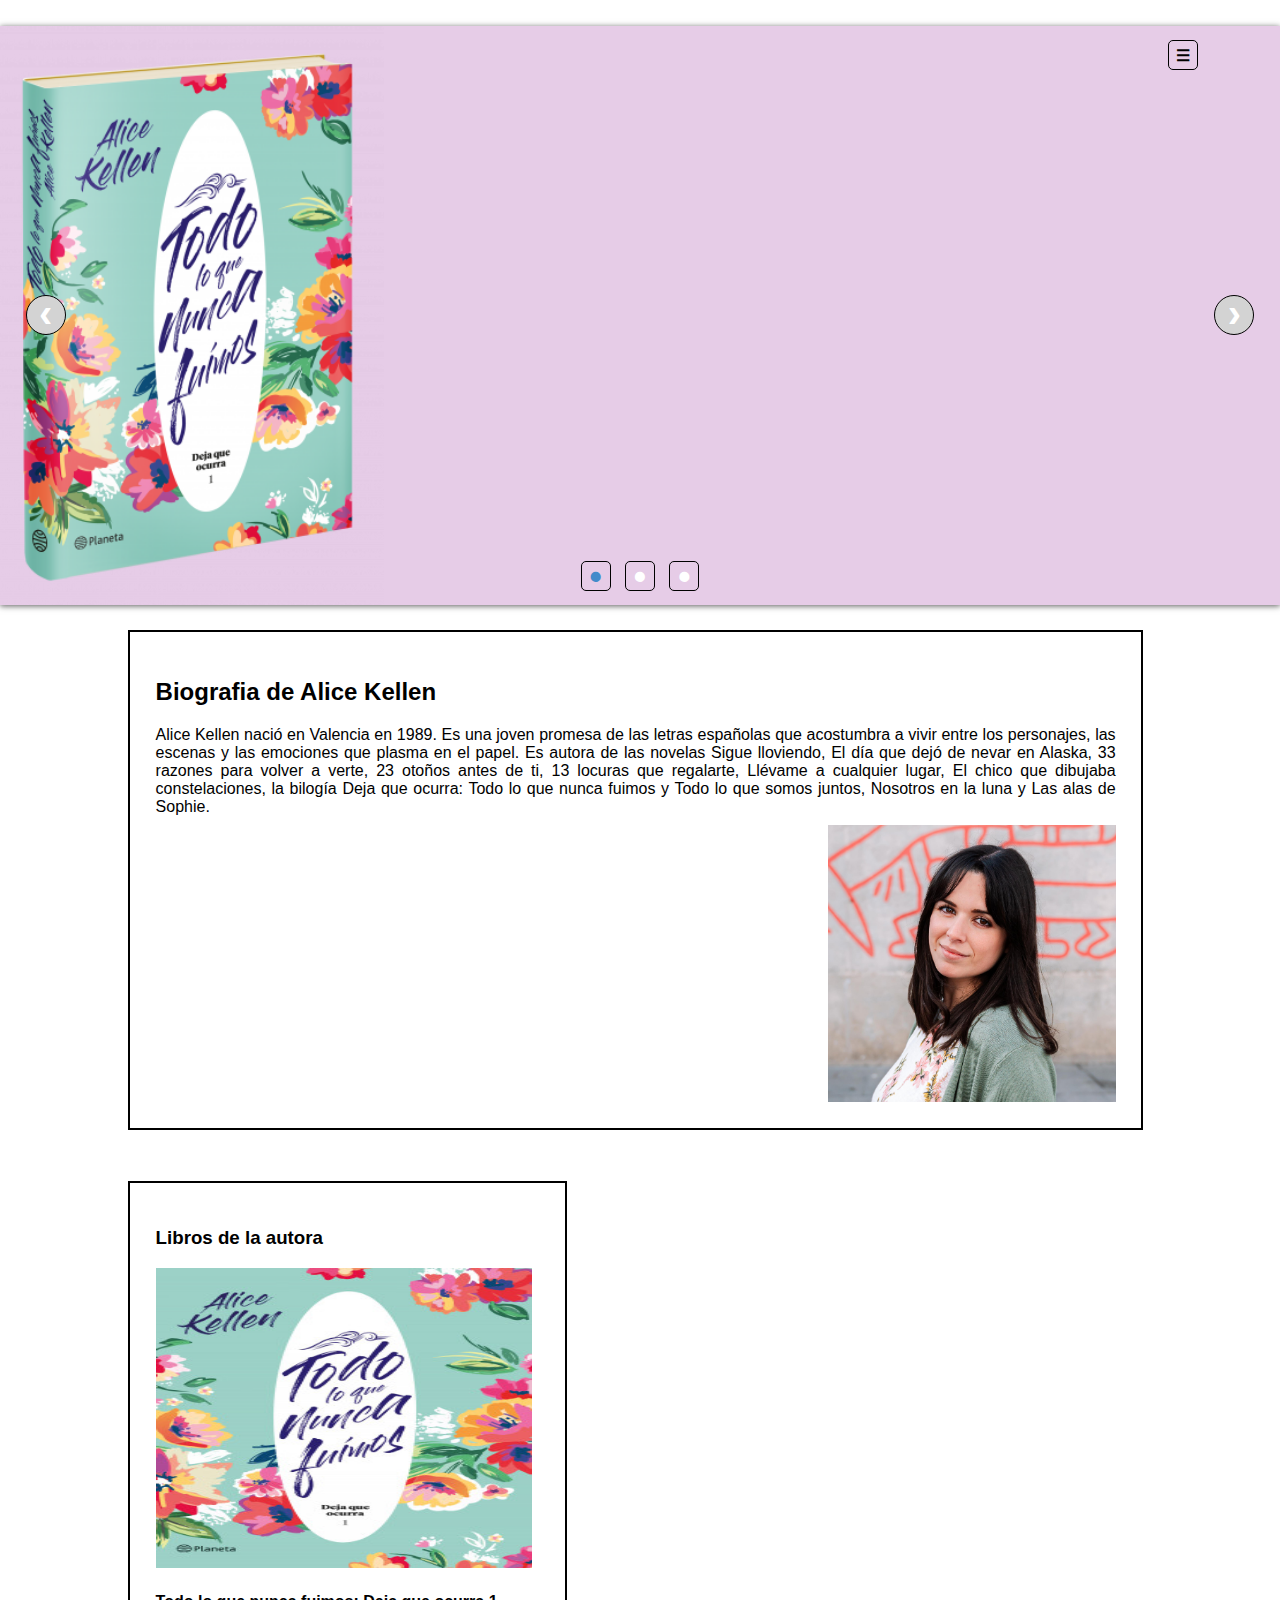
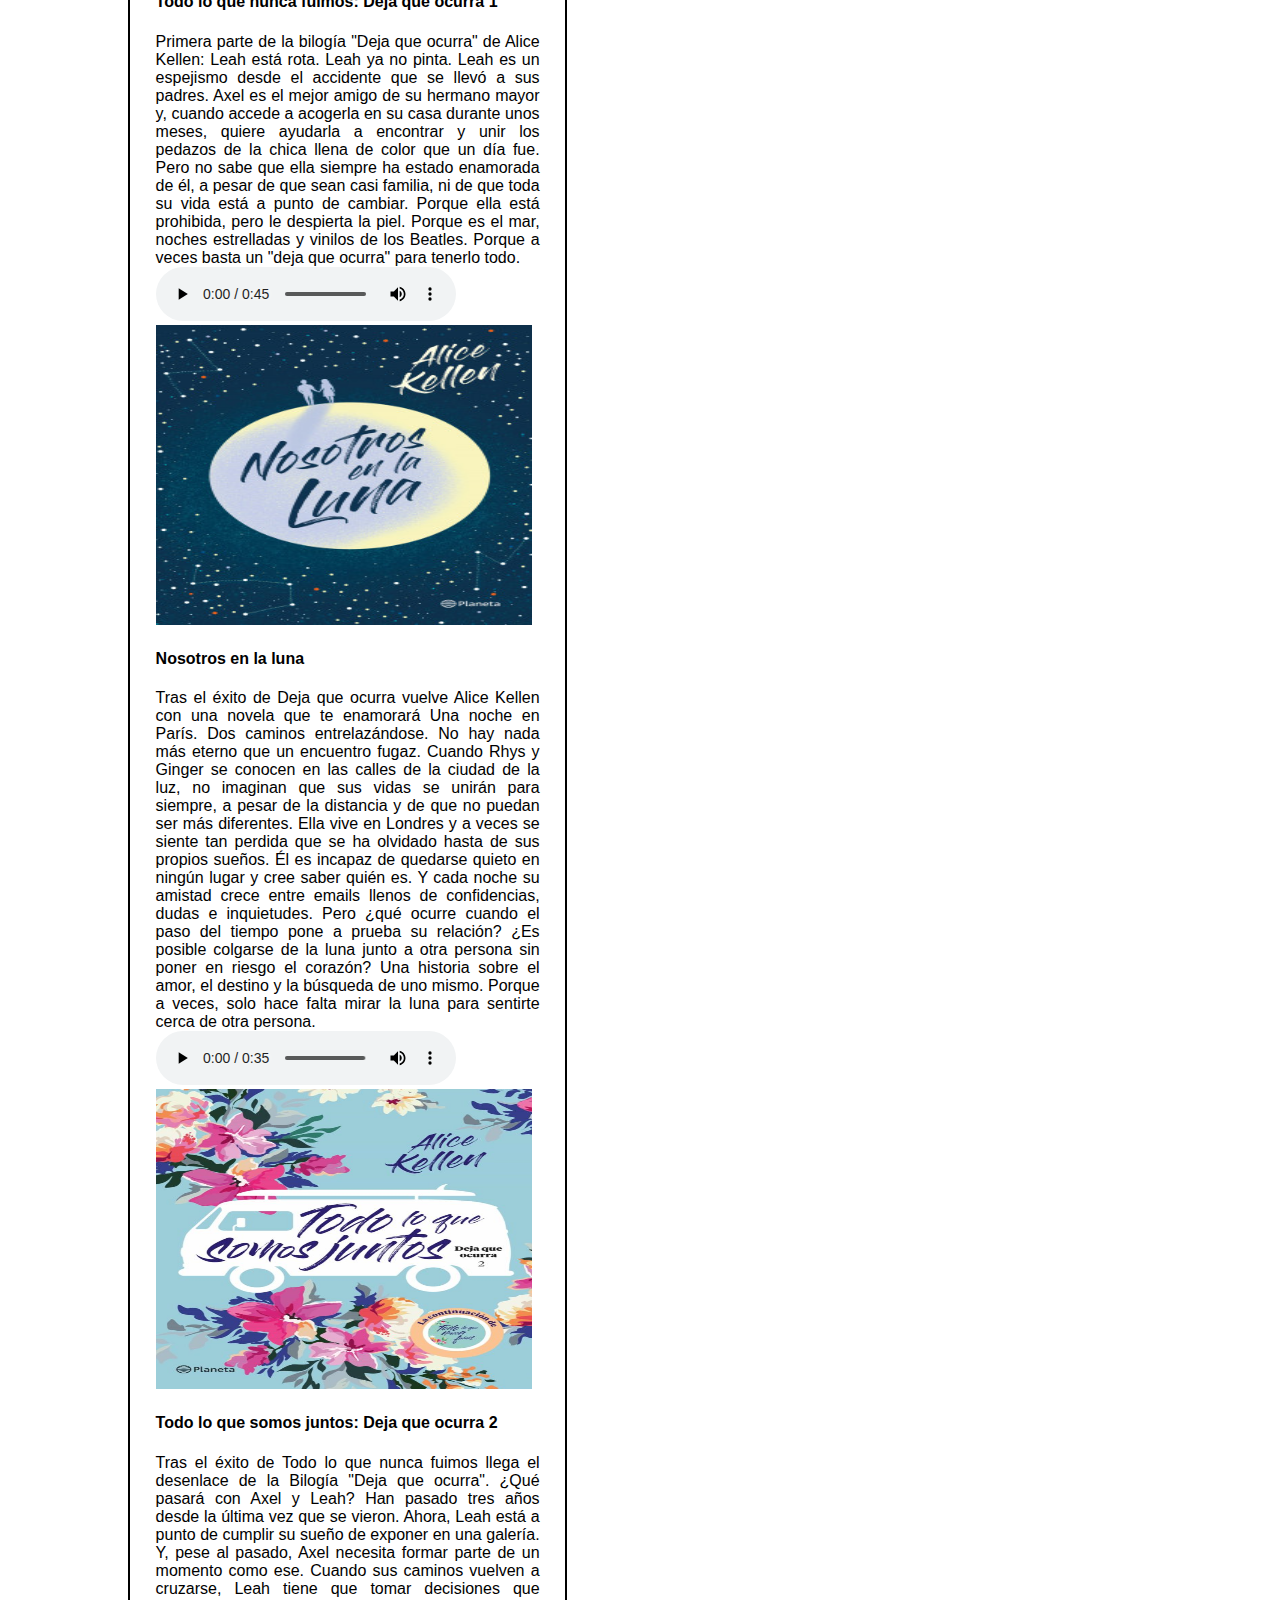
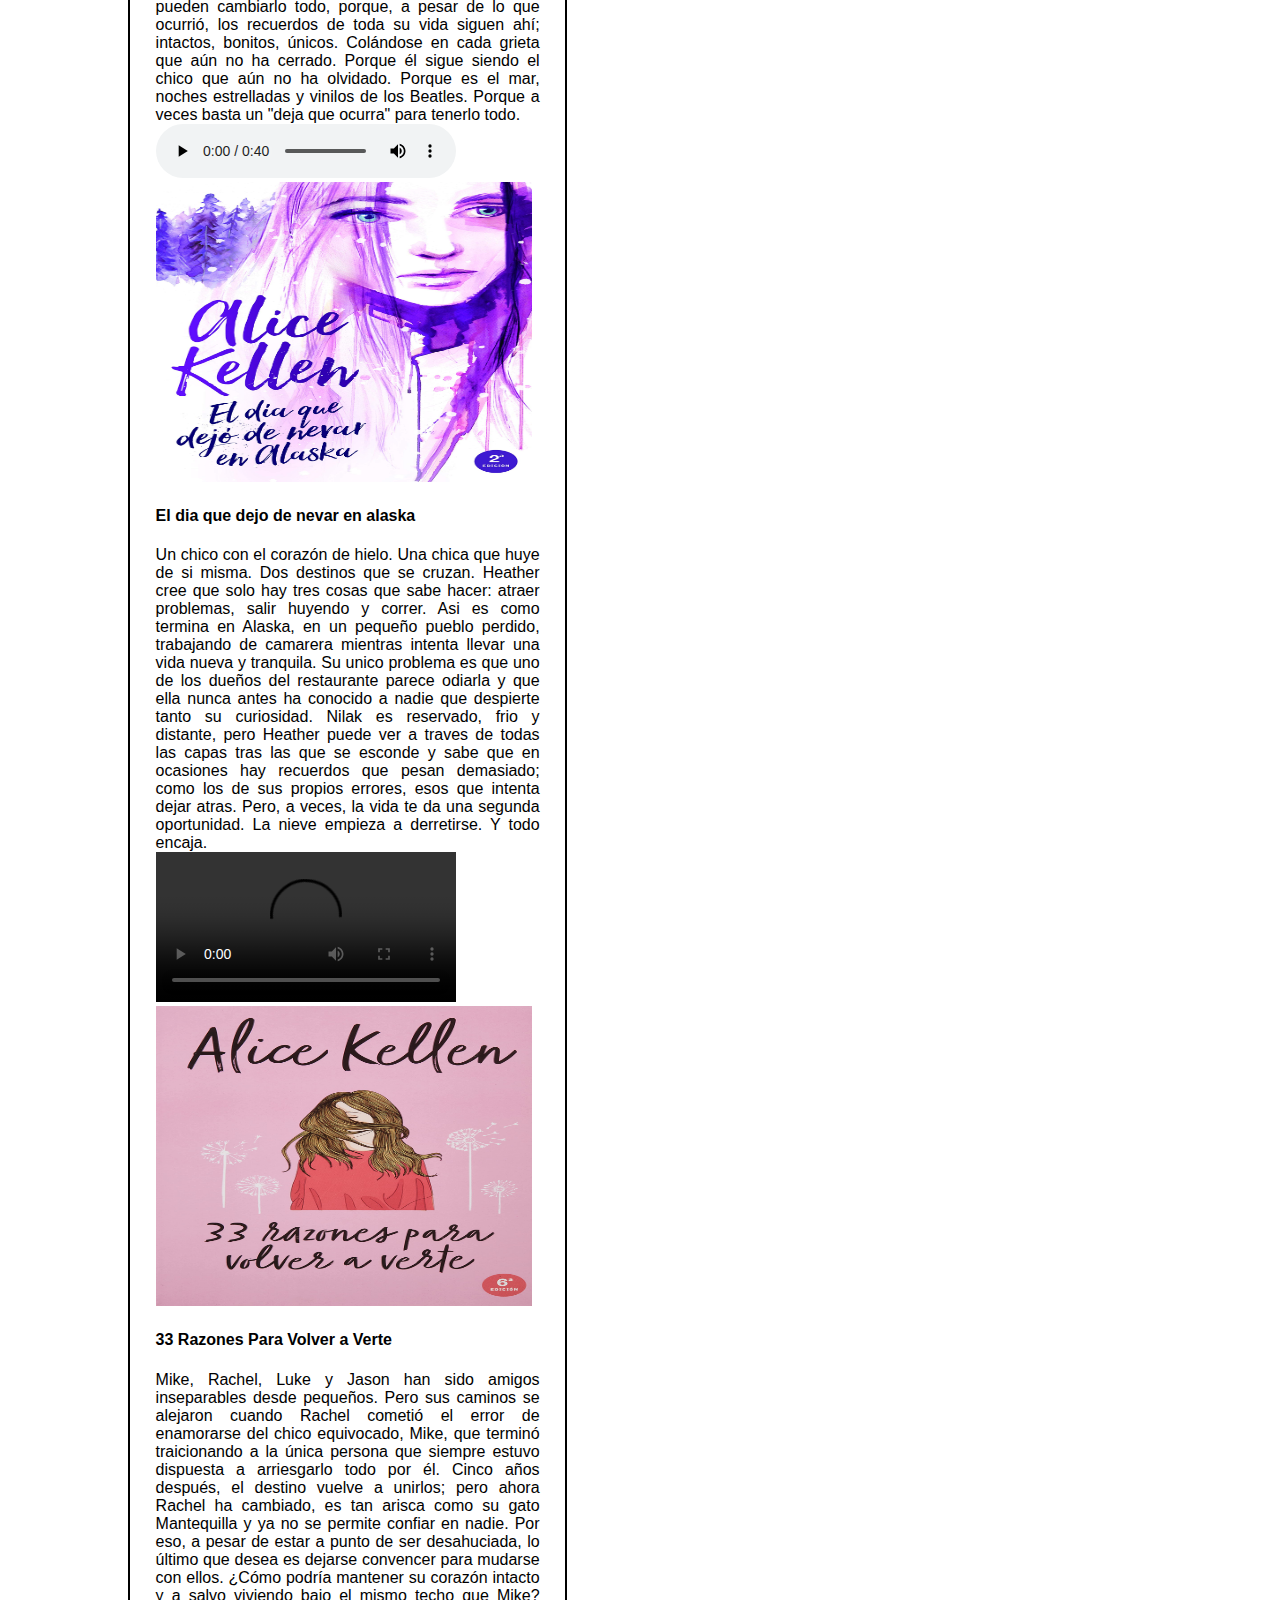
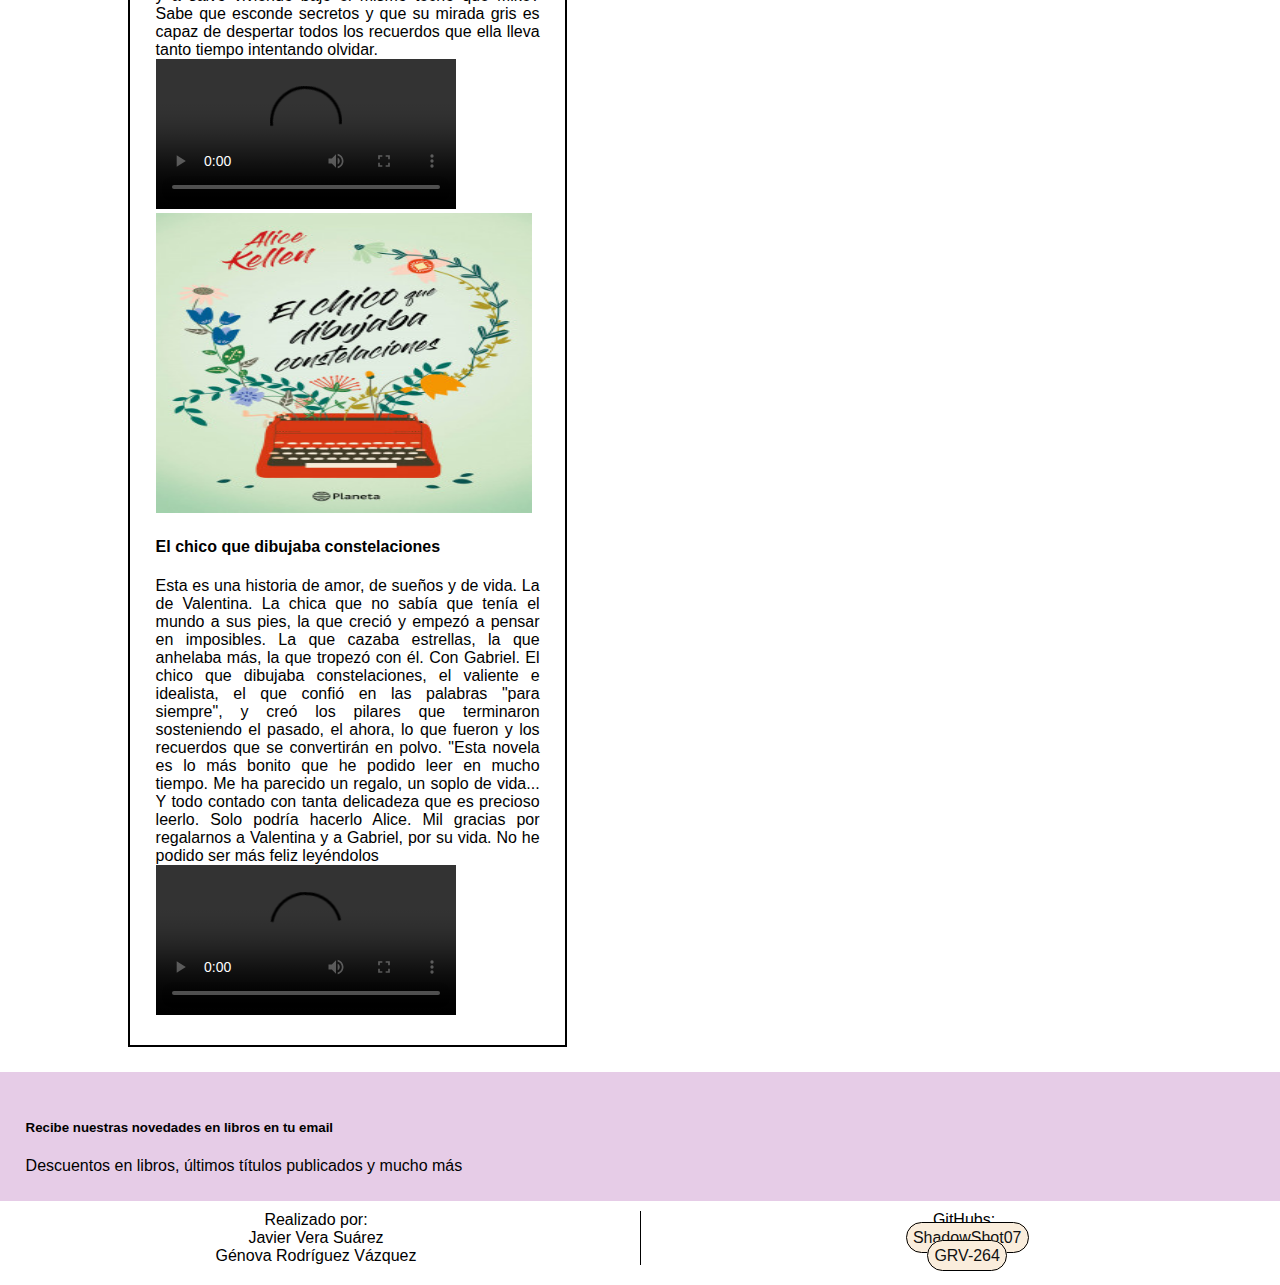
==== page1.html @ ebaac6d7 "div autor" ====
<!DOCTYPE html>
<html lang="es">

<head>
    <meta charset="UTF-8">
    <!---------------------------- 
        Link al css o a los css 
    ----------------------------->
    <link rel="stylesheet" href="styles/style.css">

    <!--------------- 
        Canvas 
    ----------------->

    <title>Alice Kellen</title>
</head>

<body>

    <!-------------------------------------- 
        div que coge todo el contenido 
    --------------------------------------->
    <div class="container">
        <header>
            <!-------------------------------
                div que contiene el navbar
             ------------------------------->
            <div class="navbar">
                <nav>
                    <input type="checkbox" id="menu">
                    <label for="menu"> ☰ </label>
                    <ul>
                        <li>
                            <a href="index.html">Inicio</a>
                        </li>
                        <li>
                            <a href="page1.html">Alice</a>
                        </li>
                        <li>
                            <a href="page2.html">John</a>
                        </li>
                        <li>
                            <a href="page3.html">Anna</a>
                        </li>
                        <li>
                            <a href="page4.html">Tolkien</a>
                        </li>
                    </ul>
                </nav>
            </div>
        </header>
        <!----------------------------------------
            Empieza el contenido de la página
         ---------------------------------------->
        <div class="body-page">
            <div class="carousel">
                <div class="carousel-inner">
                    <input class="carousel-open" type="radio" id="carousel-1" name="carousel" aria-hidden="true"
                        hidden="" checked="checked">
                    <div class="carousel-item">
                        <img src="img/aliceKellenLibro2.png" height="30%" width="30%">
                    </div>
                    <input class="carousel-open" type="radio" id="carousel-2" name="carousel" aria-hidden="true"
                        hidden="">
                    <div class="carousel-item">
                        <img src="img/aliceKellenLibro5.jpg" height="30%" width="30%">
                    </div>
                    <input class="carousel-open" type="radio" id="carousel-3" name="carousel" aria-hidden="true"
                        hidden="">
                    <div class="carousel-item">
                        <img src="img/aliceKellenLibro7.jpg" height="30%" width="30%">
                    </div>
                    <label for="carousel-3" class="carousel-control prev control-1">‹</label>
                    <label for="carousel-2" class="carousel-control next control-1">›</label>
                    <label for="carousel-1" class="carousel-control prev control-2">‹</label>
                    <label for="carousel-3" class="carousel-control next control-2">›</label>
                    <label for="carousel-2" class="carousel-control prev control-3">‹</label>
                    <label for="carousel-1" class="carousel-control next control-3">›</label>
                    <ol class="carousel-indicators">
                        <li>
                            <label for="carousel-1" class="carousel-bullet">•</label>
                        </li>
                        <li>
                            <label for="carousel-2" class="carousel-bullet">•</label>
                        </li>
                        <li>
                            <label for="carousel-3" class="carousel-bullet">•</label>
                        </li>
                    </ol>
                </div>
            </div>
            <!---------------------------
                Secciones de la página
             --------------------------->
            <section class="sect1">
                <div class="autor-bio">
                    <h2>Biografia de Alice Kellen</h2>
                    <div>
                        Alice Kellen nació en Valencia en 1989. Es una joven promesa de las letras españolas que
                        acostumbra
                        a vivir entre los personajes,
                        las escenas y las emociones que plasma en el papel. Es autora de las novelas Sigue lloviendo, El
                        día
                        que dejó de nevar en Alaska,
                        33 razones para volver a verte, 23 otoños antes de ti, 13 locuras que regalarte, Llévame a
                        cualquier
                        lugar, El chico que dibujaba constelaciones,
                        la bilogía Deja que ocurra: Todo lo que nunca fuimos y Todo lo que somos juntos, Nosotros en la
                        luna
                        y Las alas de Sophie.
                    </div>
                    <div class="imagen-autor">
                        <img src="img/aliceKellen1.jpg" width="300" height="300">
                    </div>
                </div>
            </section>

            <section class="sect2">
                <h3>Libros de la autora</h3>
                <div>
                    <div class="div-cadauno">
                        <div class="imagen-libro">
                            <img src="img/aliceKellenLibro1.jpg" width="300" height="300">
                        </div>
                        <div class="div-libro">
                            <h4>Todo lo que nunca fuimos: Deja que ocurra 1</h4>
                            <div>
                                Primera parte de la bilogía "Deja que ocurra" de Alice Kellen: Leah está rota. Leah ya
                                no
                                pinta. Leah es un espejismo desde el accidente que se llevó a sus padres.
                                Axel es el mejor amigo de su hermano mayor y, cuando accede a acogerla en su casa
                                durante
                                unos meses, quiere ayudarla a encontrar y unir los pedazos de la
                                chica llena de color que un día fue. Pero no sabe que ella siempre ha estado enamorada
                                de
                                él, a pesar de que sean casi familia, ni de que toda su vida está a
                                punto de cambiar. Porque ella está prohibida, pero le despierta la piel. Porque es el
                                mar,
                                noches estrelladas y vinilos de los Beatles.
                                Porque a veces basta un "deja que ocurra" para tenerlo todo.
                            </div>
                            <div class="audio-libro">
                                <audio src="audio/audioTodoLoQueNuncaFuimos.mp3" controls></audio>
                            </div>
                        </div>
                    </div>
                    <div class="div-cadauno">
                        <div class="imagen-libro">
                            <img src="img/aliceKellenLibro4.jpg" width="300" height="300">
                        </div>
                        <div class="div-libro">
                            <h4>Nosotros en la luna</h4>
                            <div>
                                Tras el éxito de Deja que ocurra vuelve Alice Kellen con una novela que te enamorará Una
                                noche en París. Dos caminos entrelazándose.
                                No hay nada más eterno que un encuentro fugaz. Cuando Rhys y Ginger se conocen en las
                                calles
                                de la ciudad de la luz, no imaginan que sus vidas se
                                unirán para siempre, a pesar de la distancia y de que no puedan ser más diferentes. Ella
                                vive en Londres y a veces se siente tan perdida que se ha olvidado
                                hasta de sus propios sueños. Él es incapaz de quedarse quieto en ningún lugar y cree
                                saber
                                quién es. Y cada noche su amistad crece entre emails
                                llenos de confidencias, dudas e inquietudes. Pero ¿qué ocurre cuando el paso del tiempo
                                pone
                                a prueba su relación? ¿Es posible colgarse de la luna junto a
                                otra persona sin poner en riesgo el corazón? Una historia sobre el amor, el destino y la
                                búsqueda de uno mismo. Porque a veces, solo hace falta mirar la luna
                                para sentirte cerca de otra persona.
                            </div>
                            <div class="audio-libro">
                                <audio src="audio/audioNosotrosEnLaLuna.mp3" controls></audio>
                            </div>
                        </div>
                    </div>
                    <div class="div-cadauno">
                        <div class="imagen-libro">
                            <img src="img/aliceKellenLibro6.jpg" width="300" height="300">
                        </div>
                        <div class="div-libro">
                            <h4>Todo lo que somos juntos: Deja que ocurra 2</h4>
                            <div>
                                Tras el éxito de Todo lo que nunca fuimos llega el desenlace de la Bilogía "Deja que
                                ocurra". ¿Qué pasará con Axel y Leah?
                                Han pasado tres años desde la última vez que se vieron. Ahora, Leah está a punto de
                                cumplir
                                su sueño de exponer en una galería.
                                Y, pese al pasado, Axel necesita formar parte de un momento como ese. Cuando sus caminos
                                vuelven a cruzarse, Leah tiene que tomar decisiones
                                que pueden cambiarlo todo, porque, a pesar de lo que ocurrió, los recuerdos de toda su
                                vida
                                siguen ahí; intactos, bonitos, únicos.
                                Colándose en cada grieta que aún no ha cerrado. Porque él sigue siendo el chico que aún
                                no
                                ha olvidado. Porque es el mar, noches estrelladas y
                                vinilos de los Beatles. Porque a veces basta un "deja que ocurra" para tenerlo todo.
                            </div>
                            <div class="audio-libro">
                                <audio src="audio/audioTodoLoQueSomosJuntos.mp3" controls></audio>
                            </div>
                        </div>
                    </div>
                    <div class="div-cadauno">
                        <div class="imagen-libro">
                            <img src="img/aliceKellenLibro8.jpg" width="300" height="300">
                        </div>
                        <div class="div-libro">
                            <h4>El dia que dejo de nevar en alaska</h4>
                            <div>
                                Un chico con el corazón de hielo. Una chica que huye de si misma. Dos destinos que se
                                cruzan. Heather cree que solo hay tres cosas que sabe hacer:
                                atraer problemas, salir huyendo y correr. Asi es como termina en Alaska, en un pequeño
                                pueblo perdido, trabajando de camarera mientras intenta llevar
                                una vida nueva y tranquila. Su unico problema es que uno de los dueños del restaurante
                                parece odiarla y que ella nunca antes ha conocido a nadie que
                                despierte tanto su curiosidad. Nilak es reservado, frio y distante, pero Heather puede
                                ver a
                                traves de todas las capas tras las que se esconde y sabe que
                                en ocasiones hay recuerdos que pesan demasiado; como los de sus propios errores, esos
                                que
                                intenta dejar atras. Pero, a veces, la vida te da una segunda oportunidad.
                                La nieve empieza a derretirse. Y todo encaja.
                            </div>
                            <div class="div-video">
                                <video src="video/videoElDiaQueDejoDeNevarnAlaska.mp4" controls></video>
                            </div>
                        </div>
                    </div>
                    <div class="div-cadauno">
                        <div class="imagen-libro">
                            <img src="img/aliceKellenLibro10.jpg" width="300" height="300">
                        </div>
                        <div class="div-libro">
                            <h4>33 Razones Para Volver a Verte</h4>
                            <div>
                                Mike, Rachel, Luke y Jason han sido amigos inseparables desde pequeños. Pero sus caminos
                                se
                                alejaron cuando Rachel cometió el error de enamorarse
                                del chico equivocado, Mike, que terminó traicionando a la única persona que siempre
                                estuvo
                                dispuesta a arriesgarlo todo por él. Cinco años después,
                                el destino vuelve a unirlos; pero ahora Rachel ha cambiado, es tan arisca como su gato
                                Mantequilla y ya no se permite confiar en nadie.
                                Por eso, a pesar de estar a punto de ser desahuciada, lo último que desea es dejarse
                                convencer para mudarse con ellos. ¿Cómo podría mantener su corazón
                                intacto y a salvo viviendo bajo el mismo techo que Mike? Sabe que esconde secretos y que
                                su
                                mirada gris es capaz de despertar todos los recuerdos que ella
                                lleva tanto tiempo intentando olvidar.
                            </div>
                            <div class="div-video">
                                <video src="video/video33RazonesParaVolverAVerte.mp4" controls></video>
                            </div>
                        </div>
                    </div>
                    <div class="div-cadauno">
                        <div class="imagen-libro">
                            <img src="img/aliceKellenLibro12.jpg" width="300" height="300">
                        </div>
                        <div class="div-libro">
                            <h4>El chico que dibujaba constelaciones</h4>
                            <div>
                                Esta es una historia de amor, de sueños y de vida. La de Valentina. La chica que no
                                sabía
                                que tenía el mundo a sus pies, la que creció y empezó a pensar en imposibles.
                                La que cazaba estrellas, la que anhelaba más, la que tropezó con él. Con Gabriel. El
                                chico
                                que dibujaba constelaciones, el valiente e idealista, el que confió en las palabras
                                "para siempre", y creó los pilares que terminaron sosteniendo el pasado, el ahora, lo
                                que
                                fueron y los recuerdos que se convertirán en polvo.
                                "Esta novela es lo más bonito que he podido leer en mucho tiempo. Me ha parecido un
                                regalo,
                                un soplo de vida... Y todo contado con tanta delicadeza que es precioso leerlo.
                                Solo podría hacerlo Alice. Mil gracias por regalarnos a Valentina y a Gabriel, por su
                                vida.
                                No he podido ser más feliz leyéndolos
                            </div>
                            <div class="div-video">
                                <video src="video/videoElChicoQueDibujabaConstelaciones.mp4" controls></video>
                            </div>
                        </div>
                    </div>
                </div>
            </section>
            <!------------------------------------------------------------
            Termina el div con el contenido principal de la página
         ------------------------------------------------------------>
        </div>
        <!----------------------
            div para el footer
         ---------------------->
        <div>
            <div class="prefooter">
                <div class="text-information">
                    <div>
                        <h5>Recibe nuestras novedades en libros en tu email</h5>
                    </div>
                    <div>
                        Descuentos en libros, últimos títulos publicados y mucho más
                    </div>
                </div>
                <div>
                    <form>
                        <input type="email" name="email" id="email" placeholder="email">
                        <input type="button" value="Suscribirme">
                    </form>
                </div>
            </div>
            <footer>
                <div>
                    <div>
                        Realizado por:
                    </div>
                    <div>
                        Javier Vera Suárez
                    </div>
                    <div>
                        Génova Rodríguez Vázquez
                    </div>
                </div>
                <div>
                    <div>
                        GitHubs:
                    </div>
                    <div>
                        <a href="https://github.com/ShadowShot07">ShadowShot07</a>
                    </div>
                    <div>
                        <a href="https://github.com/GRV-264">GRV-264</a>
                    </div>
                </div>
            </footer>
        </div>
        <!------------------------------
        Cierre del div container
     ------------------------------>
    </div>
</body>

</html>
---- styles/style.css ----
/* ----------------------------------- Content ------------------------------------------------ */
*{
    font-family: Arial;
}

html, body {
    margin: 0px;
    padding: 0px;
}

/* Section Index */
section {
    float: left;
    width: 30%;
    height: 10%;
    margin: 2%;
    padding: 2%;
    border: black 2px solid;
    text-align: justify;
    margin-left: 10%;
}

section img{
    width: 98%;
}

section a{
    text-decoration: none;
    background-color: #faeddc;
    padding: 1%;
    border: 1px;
    border-color: black;
    border-style: solid;
    margin-left: 1%;
    color: #111;

    border-radius: 200px 200px 200px 200px;
    -moz-border-radius: 200px 200px 200px 200px;
    -webkit-border-radius: 200px 200px 200px 200px;
}

section a:hover{
    background-color: #596d94;
    color: white;
}

/* Section Page 1*/
.sect1{
    width: 75%;
    height: 40%;

    padding: 2%;

    border: black 2px solid;
    text-align: justify;
}

.sect1 div{
    margin-bottom: 1%;
}

.sect1 img{
    float: right;
    width: 30%;
    height: 30%;
}

/* Section Page 1.1 */
.sect2{
    width: 30%;
    height: 70%;
    margin: 2%;
    padding: 2%;
    border: black 2px solid;
    text-align: justify;
    margin-left: 10%;
}

.sect2 img{
    width: 98%;
}

article {
    padding-top: 2%;
    text-align: center;
    background-color: white;
}

.body-page{
    background-color: #E6CCE7;
}

pre p{
    position: relative;
    top: 100%;
    right: -50%;
}


/* ---------------------------------- Carrusel ------------------------------------------------ */
.carousel {
    position: relative;
    box-shadow: 0px 1px 6px rgba(0, 0, 0, 0.64);
    margin-top: 26px;
}

.carousel-inner {
    position: relative;
    overflow: hidden;
    width: 100%;
}

.carousel-open:checked + .carousel-item {
    position: static;
    opacity: 100;
}

.carousel-item {
    position: absolute;
    opacity: 0;
    -webkit-transition: opacity 0.6s ease-out;
    transition: opacity 0.6s ease-out;
}

.carousel-item img {
    display: block;
    height: auto;
    max-width: 100%;
}

.carousel-control {
    background: rgba(0, 0, 0, 0.28);
    border-radius: 50%;
    color: #fff;
    cursor: pointer;
    display: none;
    font-size: 40px;
    height: 40px;
    line-height: 35px;
    position: absolute;
    top: 50%;
    -webkit-transform: translate(0, -50%);
    cursor: pointer;
    -ms-transform: translate(0, -50%);
    transform: translate(0, -50%);
    text-align: center;
    width: 40px;
    z-index: 10;
}

.carousel-control.prev {
    left: 2%;
}

.carousel-control.next {
    right: 2%;
}

.carousel-control:hover {
    background: rgba(0, 0, 0, 0.8);
    color: #aaaaaa;
}

#carousel-1:checked ~ .control-1,
#carousel-2:checked ~ .control-2,
#carousel-3:checked ~ .control-3 {
    display: block;
}

.carousel-indicators {
    list-style: none;
    margin: 0;
    padding: 0;
    position: absolute;
    bottom: 2%;
    left: 0;
    right: 0;
    text-align: center;
    z-index: 10;
}

.carousel-indicators li {
    display: inline-block;
    margin: 0 5px;
}

.carousel-bullet {
    color: #fff;
    cursor: pointer;
    display: block;
    font-size: 35px;
}

.carousel-bullet:hover {
    color: #aaaaaa;
}

#carousel-1:checked ~ .control-1 ~ .carousel-indicators li:nth-child(1) .carousel-bullet,
#carousel-2:checked ~ .control-2 ~ .carousel-indicators li:nth-child(2) .carousel-bullet,
#carousel-3:checked ~ .control-3 ~ .carousel-indicators li:nth-child(3) .carousel-bullet {
    color: #428bca;
}

#title {
    width: 100%;
    position: absolute;
    padding: 0px;
    margin: 0px auto;
    text-align: center;
    font-size: 27px;
    color: rgba(255, 255, 255, 1);
    font-family: 'Open Sans', sans-serif;
    z-index: 9999;
    text-shadow: 0px 1px 2px rgba(0, 0, 0, 0.33), -1px 0px 2px rgba(255, 255, 255, 0);
}

/* ---------------------------------- Nav ------------------------------------------------ */
nav{

    position: fixed;
    top: 40px;
    right: 2.5%;
    z-index: 999;
    background: none;
    border: 0;
    cursor: pointer;
    width: 80px;
    height: 80px;
    background-color: transparent;
    align-items: center;
    flex-direction: column;
    justify-content: center;
    border-radius: 50%;
    
}

ul{
    display: none;
}

input:checked  ~ ul{
    display:block;
}
  
input {
    display: none;
}
  
label {
    box-sizing: border-box;
    display: inline-block;
    border: 1px solid black;
    border-radius: 5px;
    width: 30px;
    height: 30px;
    line-height: 30px;
    font-weight: bold;
    text-align: center;
    user-select: none;
    background-color: #E6CCE7;
}
  
  /* Estilo del boton cuando se pasa el mouse por encima*/
label:hover{
    background: grey;
}
  
  /* Estilo del boton cuando el menú está expandido*/
input:checked ~ label {
    background: lightgrey; 
}
  
ul{
    margin-top:0;
    padding: 0;
    width: 90px;
}

li{
    list-style: none;
}
  
li a{
    display: block;
    background: lightgrey;
    margin: 0;
    padding: 10px;
    list-style: none;
    border-bottom: 1px solid grey;
    text-decoration: none;
}
  
  /*Estilo cuando el mouse pasa encima de cada link del menu*/
li:hover {
    filter: brightness(110%);
}

/* ---------------------------------- Canvas ------------------------------------------------ */
  canvas {
    outline: none;
    border: 0;
    top:0%;
}

body.hasFrameBorder canvas:first-of-type {
    position: absolute;
    left: 50%;
    top: 36.5%;
	transform: translate(-95%, -50%); 
    margin: auto;
    display: block;

}

pre{
    margin-bottom: 20%;
}

/* ---------------------------------------  Footer ------------------------------------------- */

footer{
    clear: left;
    column-count: 2;
    text-align: center;
    margin-top: 10px;
    margin-bottom: 20px;
    column-rule: black solid 1px;
}

.prefooter{
    clear: left;
    background-color: #E6CCE7;
    padding: 2%;
}

/* -----------------------------------------  Header ------------------------------------------ */
header{
    background-color: #E6CCE7;
}

/* -----------------------------------------  Button ------------------------------------------ */
footer a{
    text-decoration: none;
    background-color: #faeddc;
    padding: 1%;
    border: 1px;
    border-color: black;
    border-style: solid;
    margin-left: 1%;
    color: #111;

    border-radius: 200px 200px 200px 200px;
    -moz-border-radius: 200px 200px 200px 200px;
    -webkit-border-radius: 200px 200px 200px 200px;
}

footer a:hover{
    background-color: #596d94;
    color: white;
}

.realizado {
    padding-top: 20px;
}

.github {
    padding-top: 30px;
}
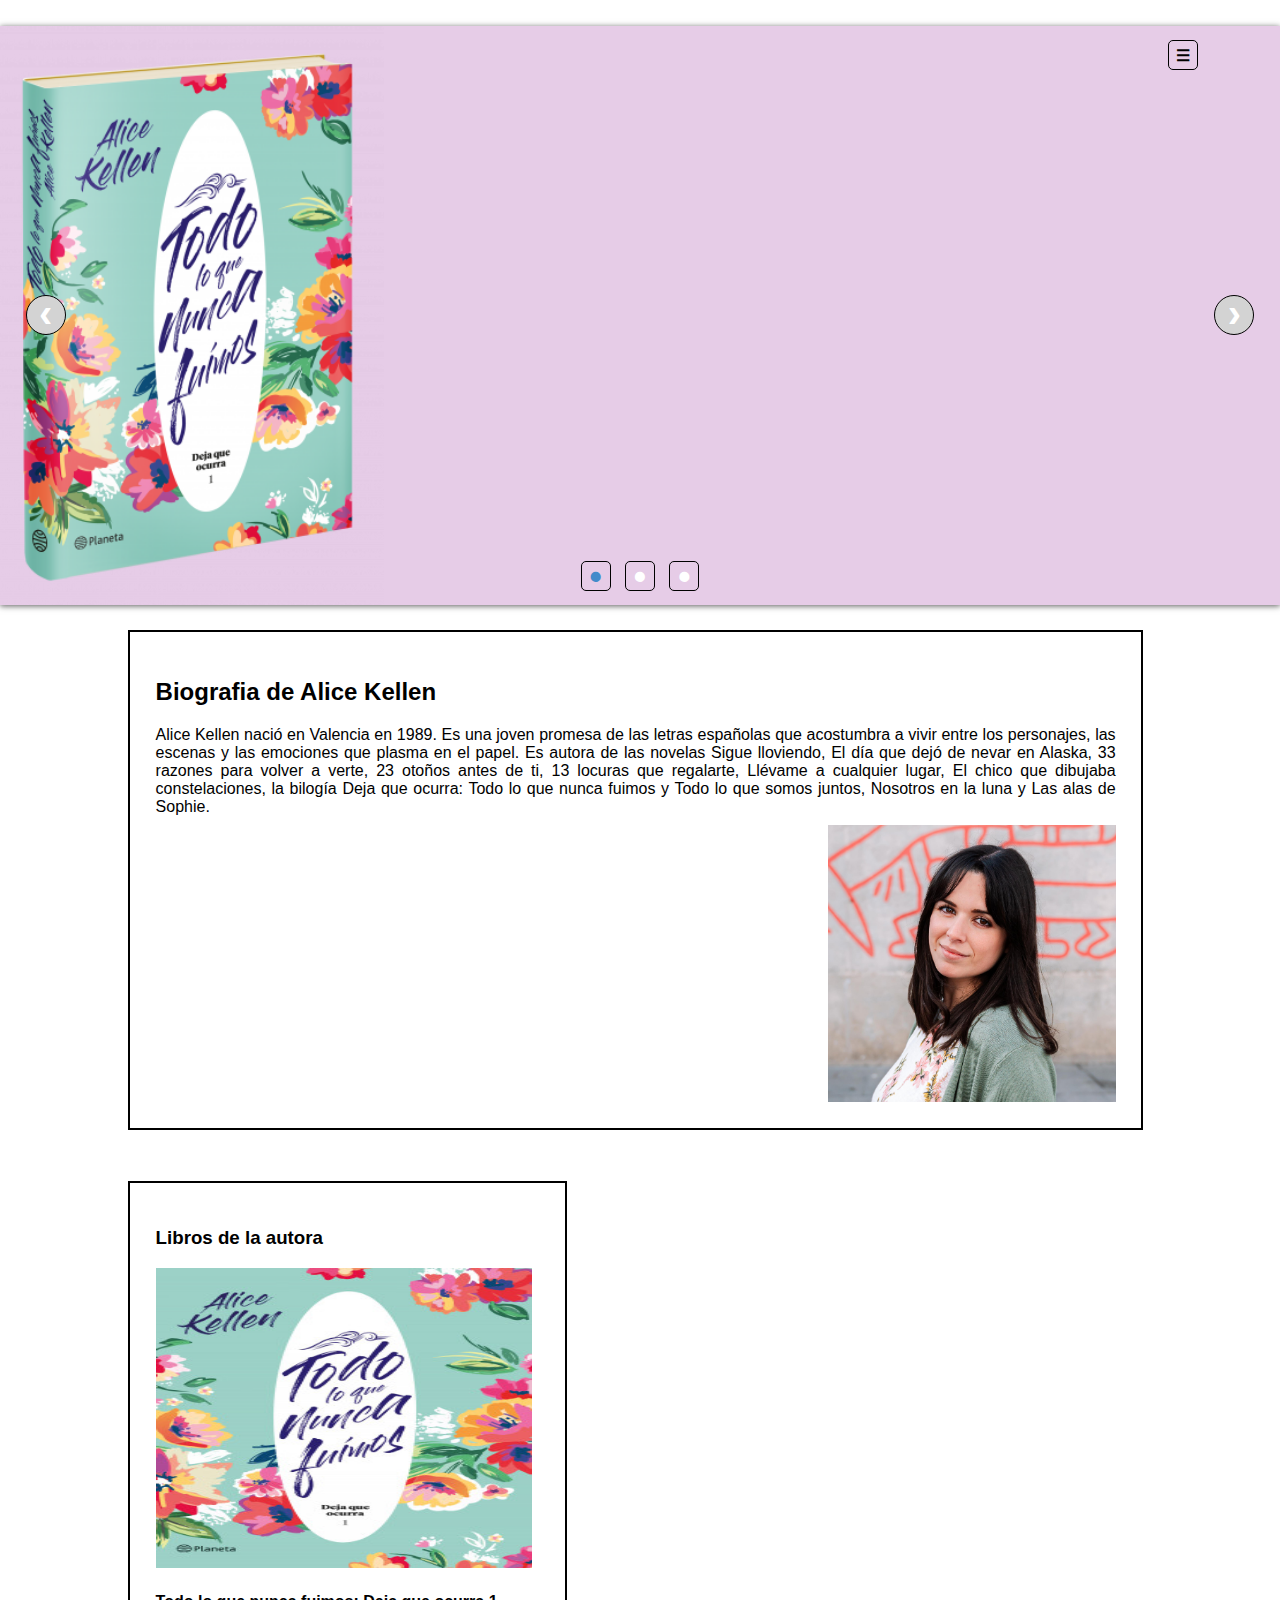
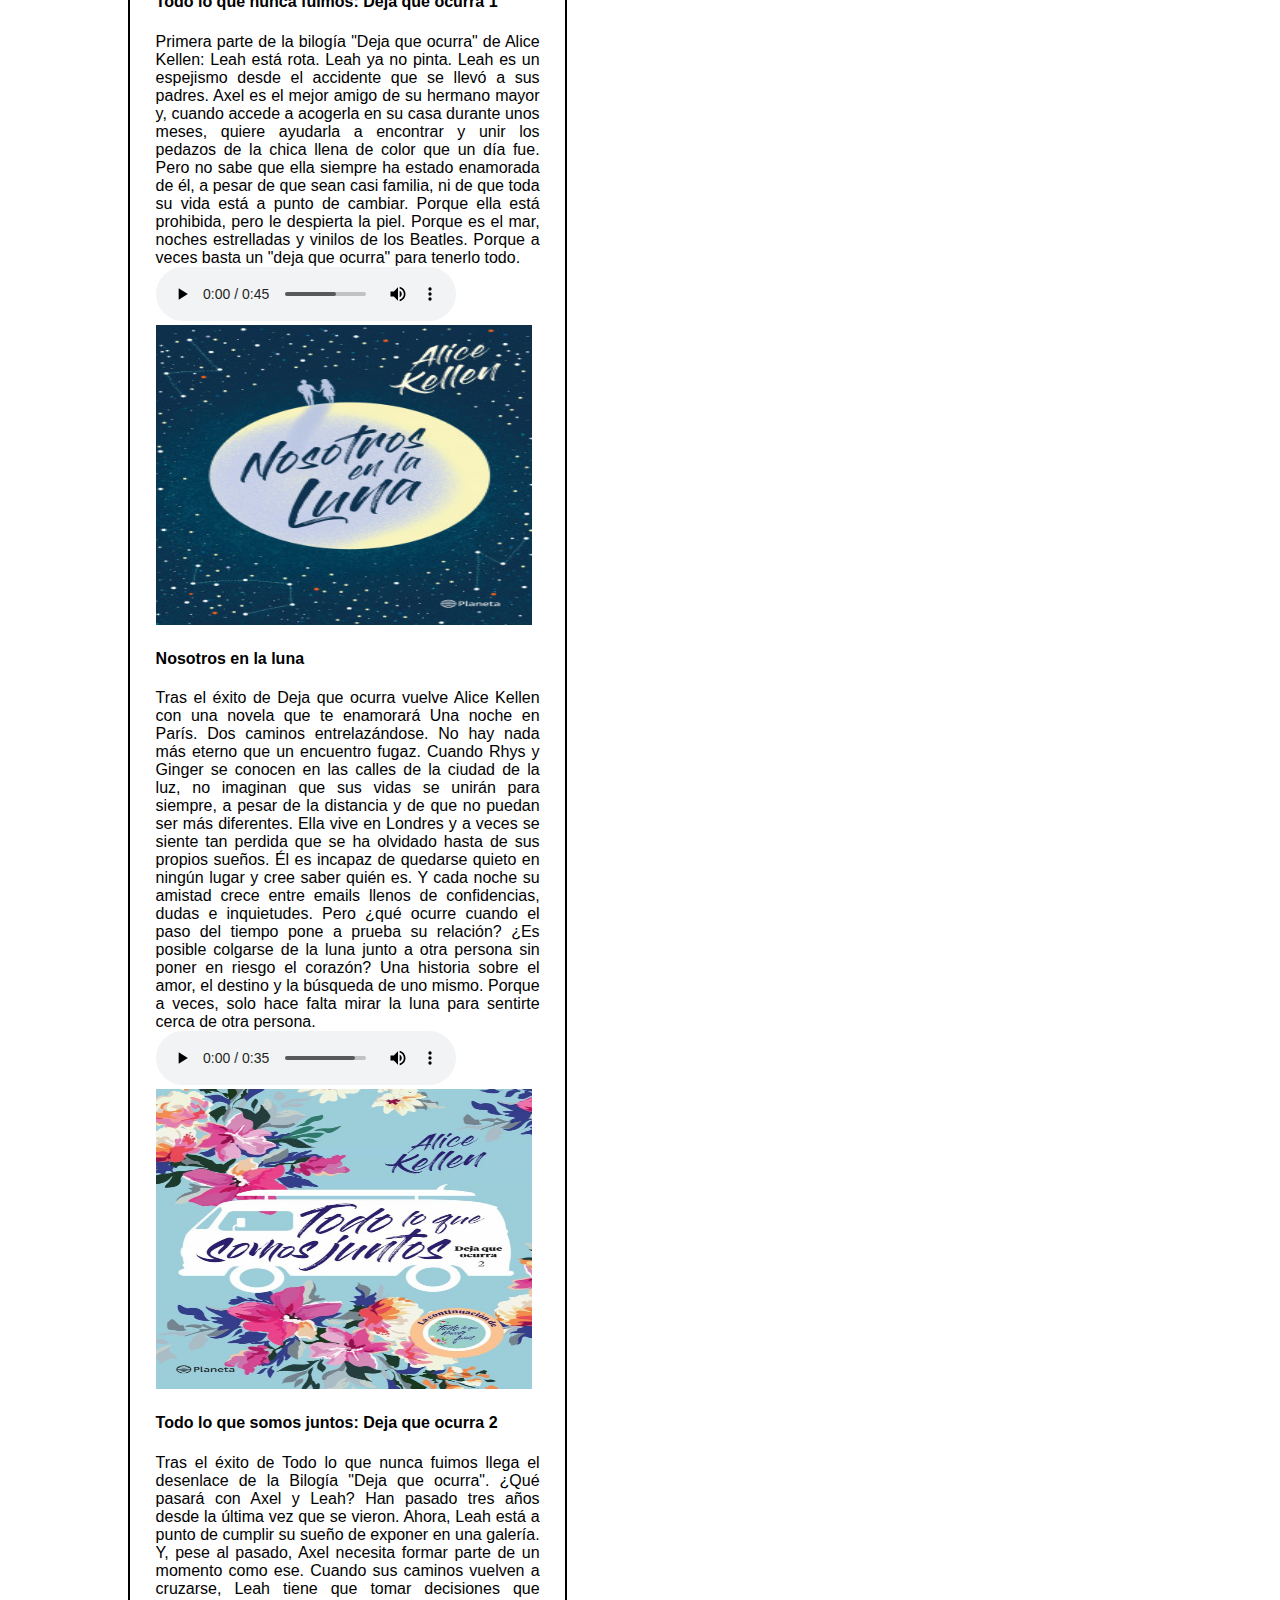
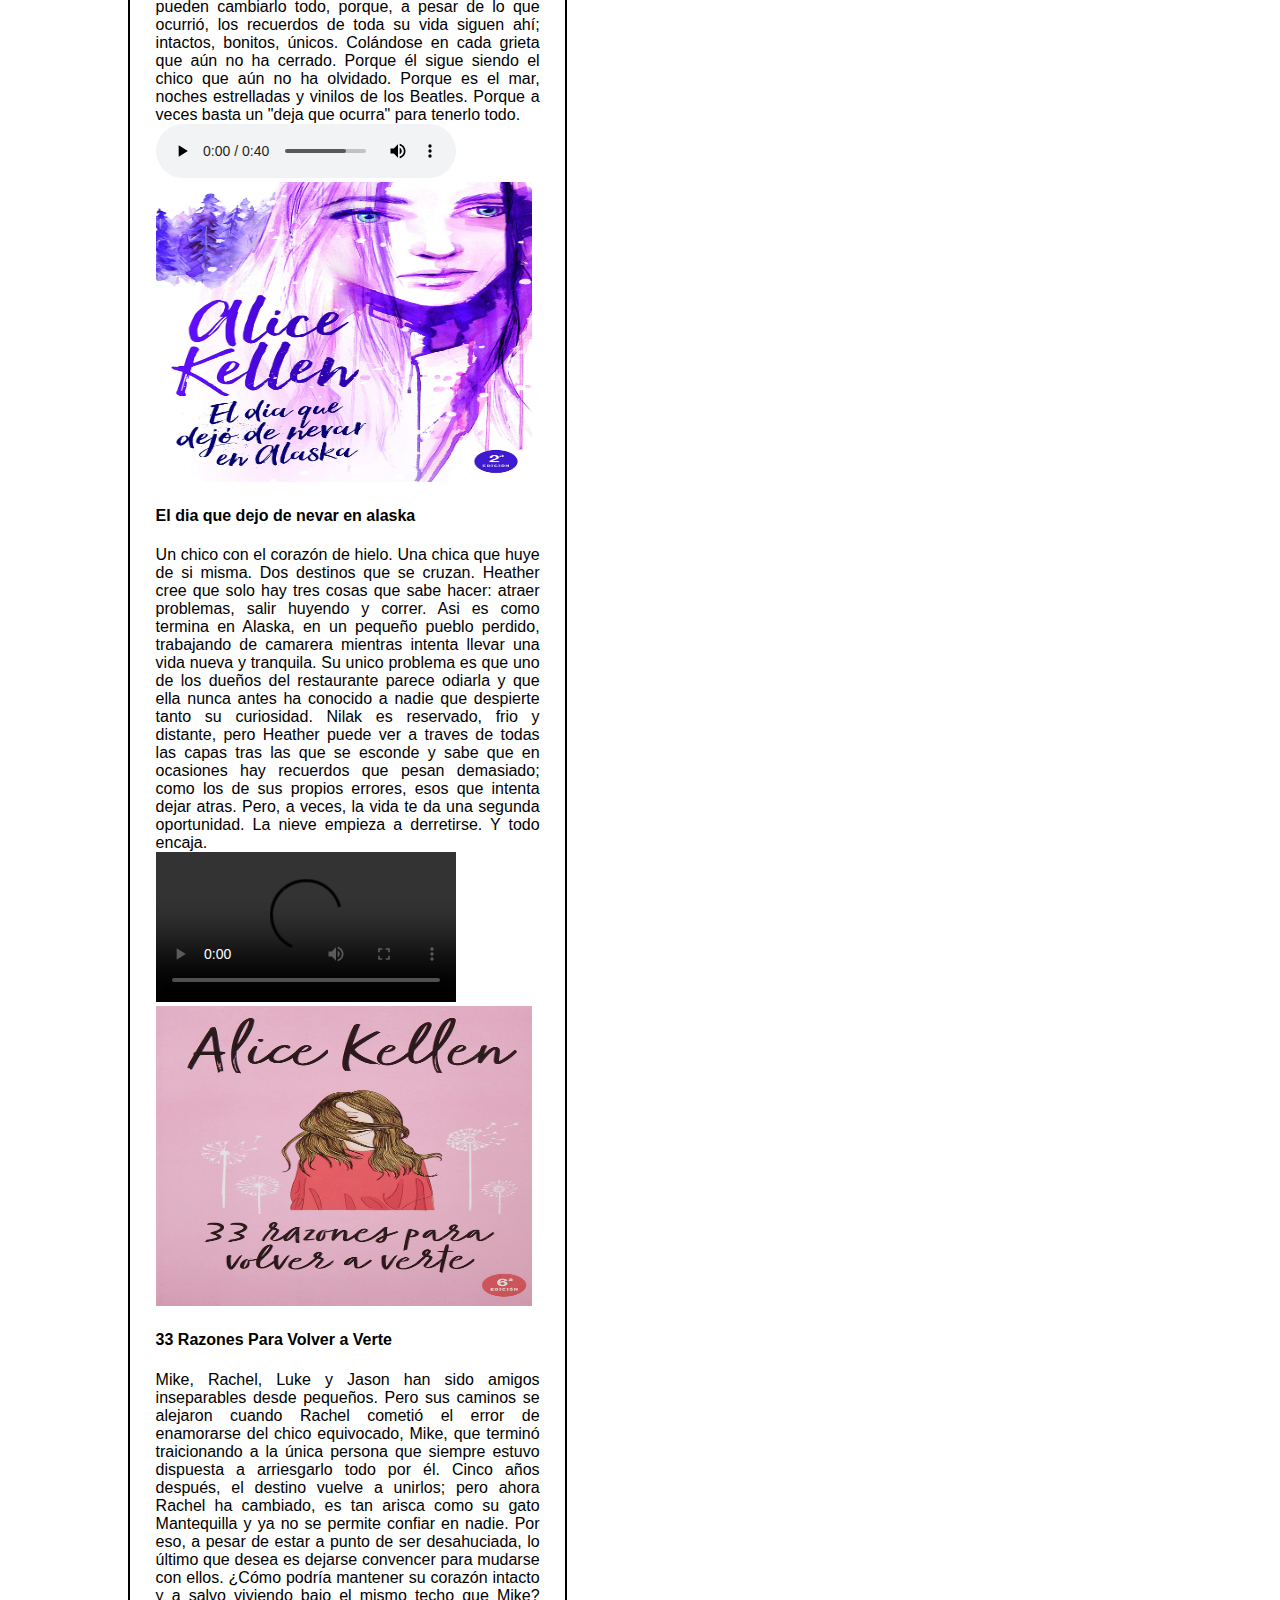
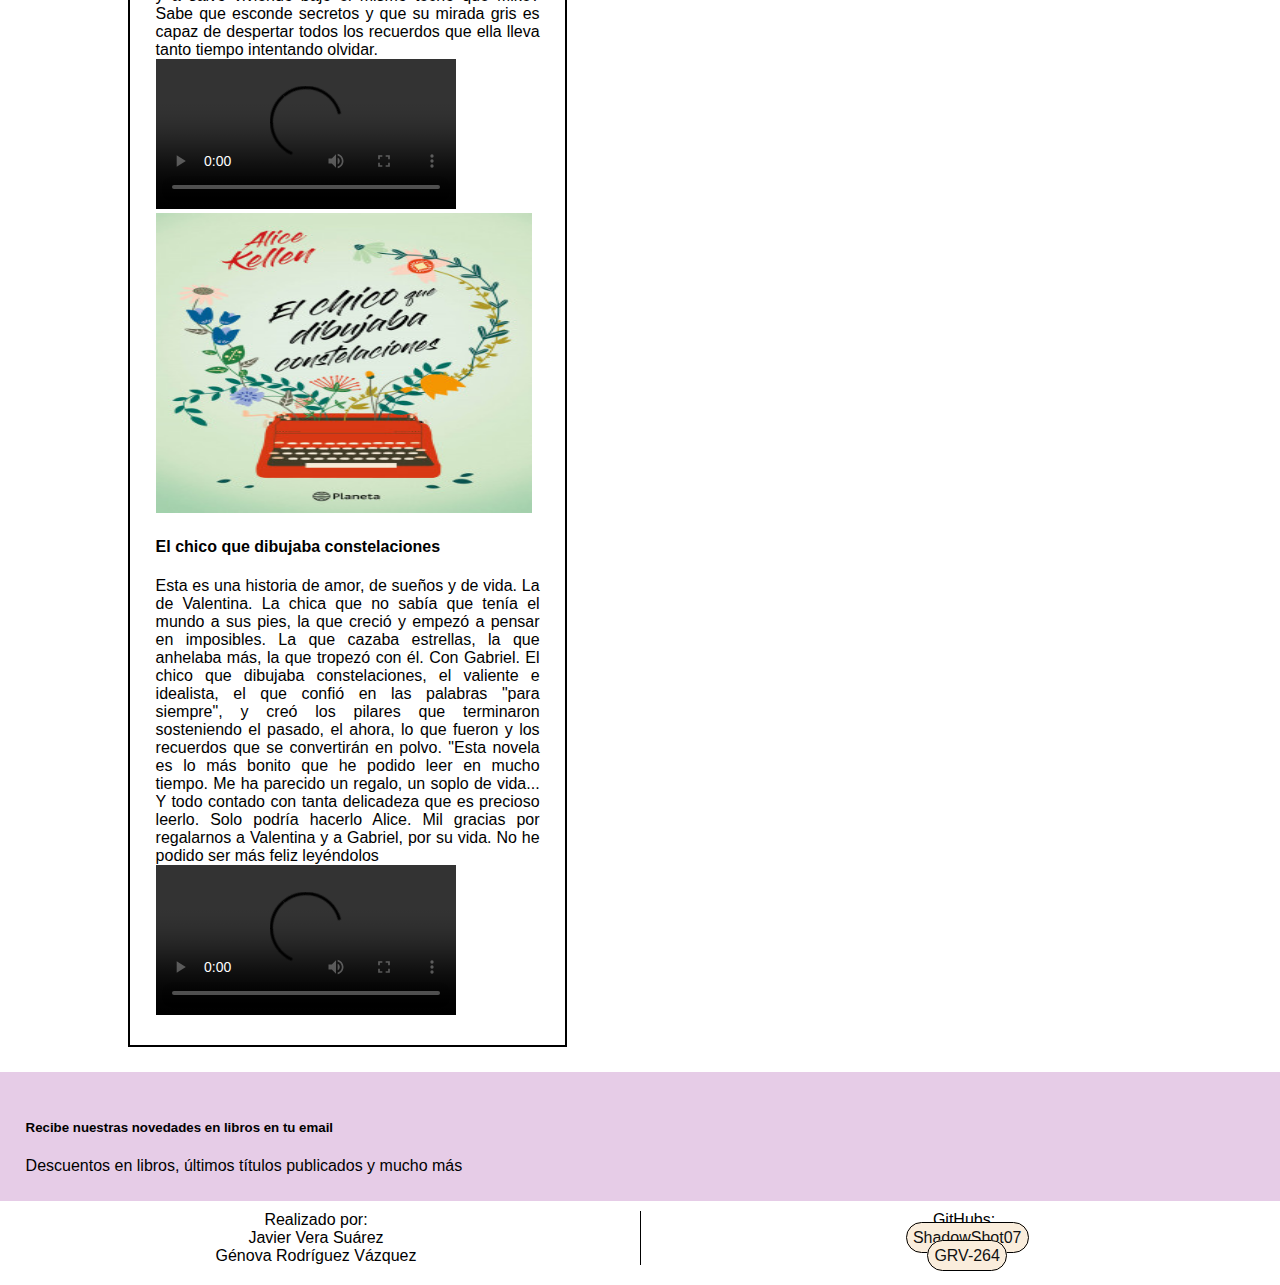
==== commit 80c885a1: "jejexd" ====
--- a/page1.html
+++ b/page1.html
@@ -116,8 +116,8 @@
             </section>
 
             <section class="sect2">
-                <h3>Libros de la autora</h3>
                 <div>
+                    <h3>Libros de la autora</h3>
                     <div class="div-cadauno">
                         <div class="imagen-libro">
                             <img src="img/aliceKellenLibro1.jpg" width="300" height="300">
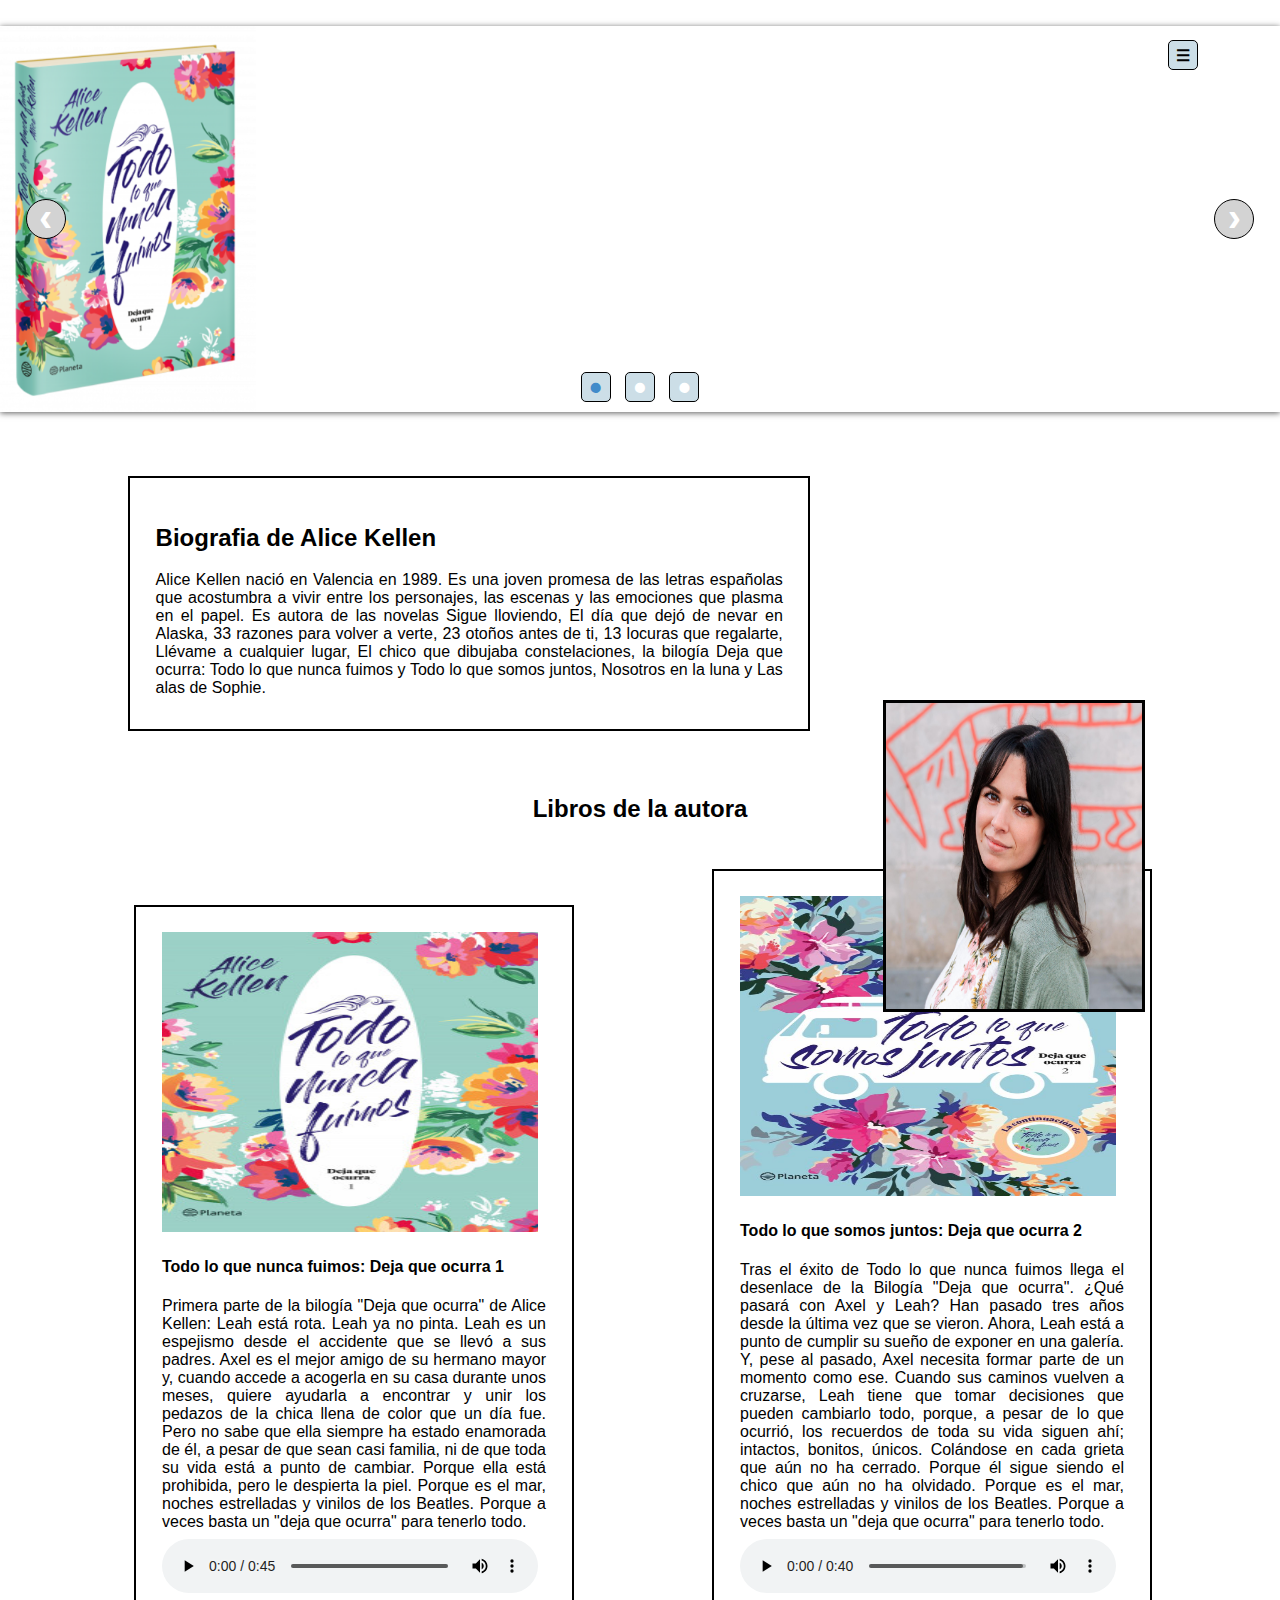
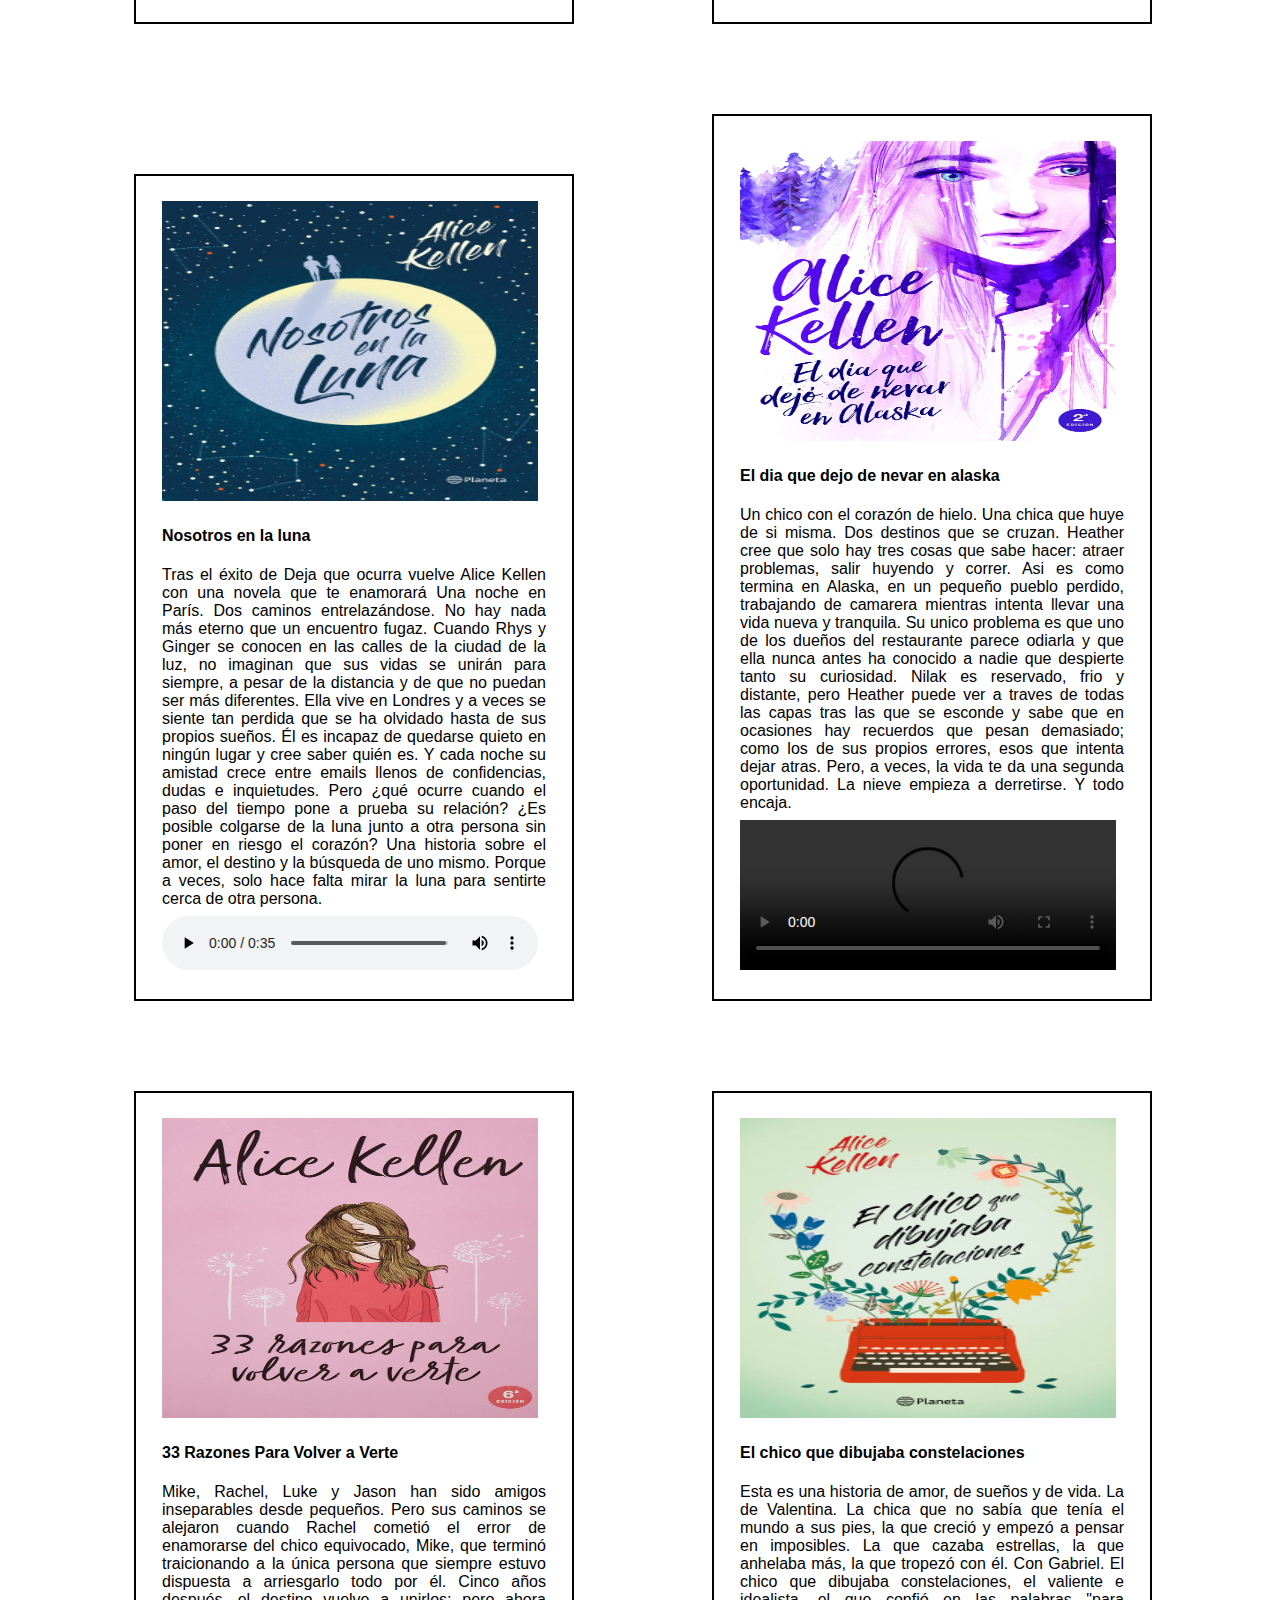
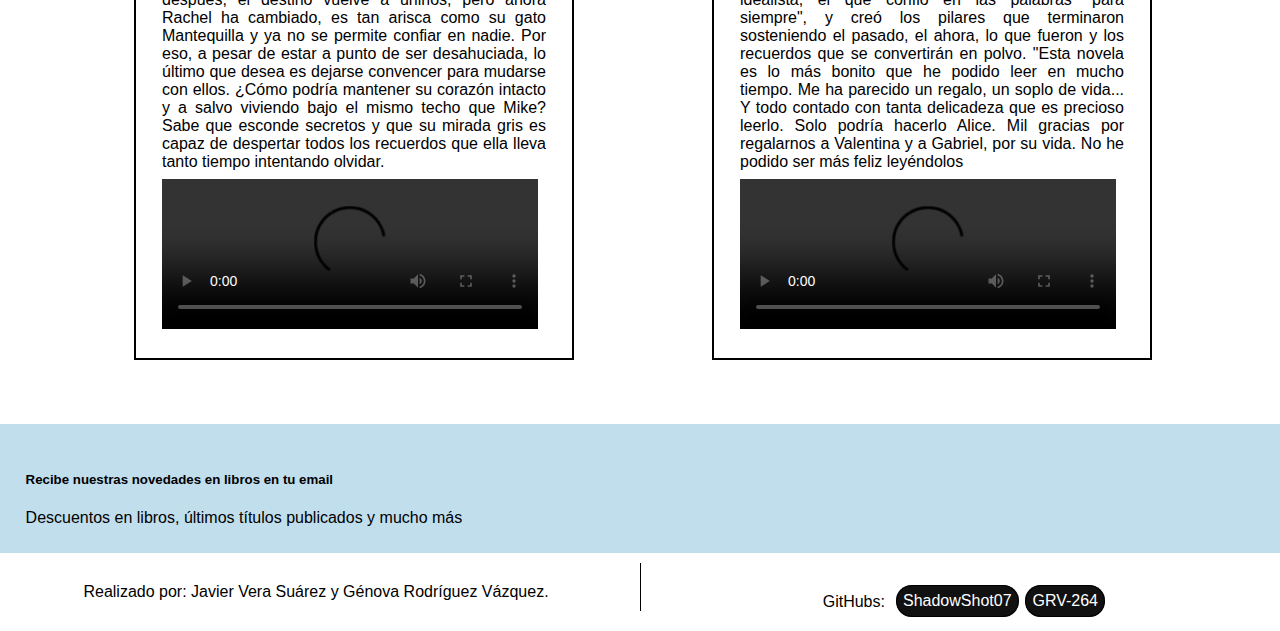
==== commit a30b0b7b: "socorro" ====
--- a/page1.html
+++ b/page1.html
@@ -58,7 +58,7 @@
                     <input class="carousel-open" type="radio" id="carousel-1" name="carousel" aria-hidden="true"
                         hidden="" checked="checked">
                     <div class="carousel-item">
-                        <img src="img/aliceKellenLibro2.png" height="30%" width="30%">
+                        <img src="img/aliceKellenLibro2.png" height="20%" width="20%">
                     </div>
                     <input class="carousel-open" type="radio" id="carousel-2" name="carousel" aria-hidden="true"
                         hidden="">
@@ -117,7 +117,7 @@
 
             <section class="sect2">
                 <div>
-                    <h3>Libros de la autora</h3>
+                    <h2>Libros de la autora</h2>
                     <div class="div-cadauno">
                         <div class="imagen-libro">
                             <img src="img/aliceKellenLibro1.jpg" width="300" height="300">
@@ -141,6 +141,33 @@
                             </div>
                             <div class="audio-libro">
                                 <audio src="audio/audioTodoLoQueNuncaFuimos.mp3" controls></audio>
+                            </div>
+                        </div>
+                    </div>
+                    <div class="div-cadauno">
+                        <div class="imagen-libro">
+                            <img src="img/aliceKellenLibro6.jpg" width="300" height="300">
+                        </div>
+                        <div class="div-libro">
+                            <h4>Todo lo que somos juntos: Deja que ocurra 2</h4>
+                            <div>
+                                Tras el éxito de Todo lo que nunca fuimos llega el desenlace de la Bilogía "Deja que
+                                ocurra". ¿Qué pasará con Axel y Leah?
+                                Han pasado tres años desde la última vez que se vieron. Ahora, Leah está a punto de
+                                cumplir
+                                su sueño de exponer en una galería.
+                                Y, pese al pasado, Axel necesita formar parte de un momento como ese. Cuando sus caminos
+                                vuelven a cruzarse, Leah tiene que tomar decisiones
+                                que pueden cambiarlo todo, porque, a pesar de lo que ocurrió, los recuerdos de toda su
+                                vida
+                                siguen ahí; intactos, bonitos, únicos.
+                                Colándose en cada grieta que aún no ha cerrado. Porque él sigue siendo el chico que aún
+                                no
+                                ha olvidado. Porque es el mar, noches estrelladas y
+                                vinilos de los Beatles. Porque a veces basta un "deja que ocurra" para tenerlo todo.
+                            </div>
+                            <div class="audio-libro">
+                                <audio src="audio/audioTodoLoQueSomosJuntos.mp3" controls></audio>
                             </div>
                         </div>
                     </div>
@@ -175,33 +202,6 @@
                     </div>
                     <div class="div-cadauno">
                         <div class="imagen-libro">
-                            <img src="img/aliceKellenLibro6.jpg" width="300" height="300">
-                        </div>
-                        <div class="div-libro">
-                            <h4>Todo lo que somos juntos: Deja que ocurra 2</h4>
-                            <div>
-                                Tras el éxito de Todo lo que nunca fuimos llega el desenlace de la Bilogía "Deja que
-                                ocurra". ¿Qué pasará con Axel y Leah?
-                                Han pasado tres años desde la última vez que se vieron. Ahora, Leah está a punto de
-                                cumplir
-                                su sueño de exponer en una galería.
-                                Y, pese al pasado, Axel necesita formar parte de un momento como ese. Cuando sus caminos
-                                vuelven a cruzarse, Leah tiene que tomar decisiones
-                                que pueden cambiarlo todo, porque, a pesar de lo que ocurrió, los recuerdos de toda su
-                                vida
-                                siguen ahí; intactos, bonitos, únicos.
-                                Colándose en cada grieta que aún no ha cerrado. Porque él sigue siendo el chico que aún
-                                no
-                                ha olvidado. Porque es el mar, noches estrelladas y
-                                vinilos de los Beatles. Porque a veces basta un "deja que ocurra" para tenerlo todo.
-                            </div>
-                            <div class="audio-libro">
-                                <audio src="audio/audioTodoLoQueSomosJuntos.mp3" controls></audio>
-                            </div>
-                        </div>
-                    </div>
-                    <div class="div-cadauno">
-                        <div class="imagen-libro">
                             <img src="img/aliceKellenLibro8.jpg" width="300" height="300">
                         </div>
                         <div class="div-libro">
@@ -290,7 +290,7 @@
         <!----------------------
             div para el footer
          ---------------------->
-        <div>
+         <div>
             <div class="prefooter">
                 <div class="text-information">
                     <div>
@@ -299,35 +299,31 @@
                     <div>
                         Descuentos en libros, últimos títulos publicados y mucho más
                     </div>
-                </div>
-                <div>
+                    <div>
+                        <a></a>
+                        <a></a>
+                        <a></a>
+                        <a></a>
+                    </div>
+                </div>
+                <!--
+                <div class="form">
                     <form>
                         <input type="email" name="email" id="email" placeholder="email">
                         <input type="button" value="Suscribirme">
                     </form>
                 </div>
+                -->
             </div>
             <footer>
-                <div>
-                    <div>
-                        Realizado por:
-                    </div>
-                    <div>
-                        Javier Vera Suárez
-                    </div>
-                    <div>
-                        Génova Rodríguez Vázquez
-                    </div>
-                </div>
-                <div>
-                    <div>
-                        GitHubs:
-                    </div>
-                    <div>
-                        <a href="https://github.com/ShadowShot07">ShadowShot07</a>
-                    </div>
-                    <div>
-                        <a href="https://github.com/GRV-264">GRV-264</a>
+                <div class="realizado">
+                    <div>
+                    Realizado por: Javier Vera Suárez y Génova Rodríguez Vázquez.
+                    </div>
+                </div>
+                <div class="github">
+                    <div>
+                        GitHubs: <a href="https://github.com/ShadowShot07">ShadowShot07</a><a href="https://github.com/GRV-264">GRV-264</a>
                     </div>
                 </div>
             </footer>
--- a/styles/style.css
+++ b/styles/style.css
@@ -9,8 +9,8 @@
 }
 
 /* Section Index */
-section {
-    float: left;
+.index-autor {
+    float:left;
     width: 30%;
     height: 10%;
     margin: 2%;
@@ -20,39 +20,44 @@
     margin-left: 10%;
 }
 
-section img{
+.index-autor img{
     width: 98%;
-}
-
-section a{
+    margin-bottom: 2%;
+}
+
+.index-autor a{
     text-decoration: none;
-    background-color: #faeddc;
+    background-color: black;
     padding: 1%;
     border: 1px;
-    border-color: black;
+    border-color: white;
     border-style: solid;
     margin-left: 1%;
-    color: #111;
+    color: white;
 
     border-radius: 200px 200px 200px 200px;
     -moz-border-radius: 200px 200px 200px 200px;
     -webkit-border-radius: 200px 200px 200px 200px;
 }
 
-section a:hover{
-    background-color: #596d94;
-    color: white;
+.index-autor a:hover{
+    background-color: white;
+    color: black;
+    border-color: black;
 }
 
 /* Section Page 1*/
 .sect1{
-    width: 75%;
+    width: 49%;
     height: 40%;
 
     padding: 2%;
-
-    border: black 2px solid;
-    text-align: justify;
+    margin-left: 10%;
+    
+    border: black 2px solid;
+    text-align: justify;
+
+    margin-top: 5%;
 }
 
 .sect1 div{
@@ -60,46 +65,160 @@
 }
 
 .sect1 img{
-    float: right;
+    position:absolute;
+    left:69%;
+    top:77.8%;
+    bottom:30%;
+    width:20%;
+    height:34%;
+    text-align: right;
+    border: 3px rgb(0,0,0) solid;
+}
+
+/* Section Page 1.1 */
+.div-cadauno{
     width: 30%;
-    height: 30%;
-}
-
-/* Section Page 1.1 */
-.sect2{
-    width: 30%;
-    height: 70%;
-    margin: 2%;
-    padding: 2%;
-    border: black 2px solid;
-    text-align: justify;
-    margin-left: 10%;
+    height: 40%;
+
+    padding: 2%;
+    
+    border: black 2px solid;
+    text-align: justify;
+
+    margin-top: 2%;
+    margin-bottom: 5%;
+    margin-left: 10.5%;
+
+    display: inline-block;
 }
 
 .sect2 img{
     width: 98%;
 }
 
+.sect2 h2{
+    margin-top: 5%;
+    text-align: center;
+}
+
+.sect2  video{
+    margin-top: 2%;
+    width: 98%;
+}
+
+.sect2 audio{
+    margin-top: 2%;
+    width: 98%;
+}
+
+.sect3{
+    width: 49%;
+    height: 40%;
+
+    padding: 2%;
+    margin-left: 10%;
+    
+    border: black 2px solid;
+    text-align: justify;
+
+    margin-top: 5%;
+}
+
+.sect3 div{
+    margin-bottom: 1%;
+}
+
+.sect3 img{
+    position:absolute;
+    left:69%;
+    top: 63.9%;
+    bottom:30%;
+    width:20%;
+    height:34%;
+    text-align: right;
+    border: 3px rgb(0,0,0) solid;
+}
+
+.sect4{
+    width: 49%;
+    height: 40%;
+
+    padding: 2%;
+    margin-left: 10%;
+    
+    border: black 2px solid;
+    text-align: justify;
+
+    margin-top: 5%;
+}
+
+.sect4 div{
+    margin-bottom: 1%;
+}
+
+.sect4 img{
+    position:absolute;
+    left:69%;
+    top: 45%;
+    bottom:30%;
+    width:20%;
+    height:32%;
+    text-align: right;
+    border: 3px rgb(0,0,0) solid;
+}
+
+.sect5{
+    width: 49%;
+    height: 40%;
+
+    padding: 2%;
+    margin-left: 10%;
+    
+    border: black 2px solid;
+    text-align: justify;
+
+    margin-top: 5%;
+}
+
+.sect5 div{
+    margin-bottom: 1%;
+}
+
+.sect5 img{
+    position:absolute;
+    left:69%;
+    top: 38%;
+    bottom:30%;
+    width:20%;
+    height:38%;
+    text-align: right;
+    border: 3px rgb(0,0,0) solid;
+}
+
+/* ------ ------ ------*/
 article {
     padding-top: 2%;
     text-align: center;
     background-color: white;
 }
 
-.body-page{
-    background-color: #E6CCE7;
-}
-
-pre p{
+pre span{
     position: relative;
-    top: 100%;
-    right: -50%;
-}
-
+    top: 30%;
+    right: -40%;
+    font-size: 2em;
+}
+pre{
+    background-color: #C1DEED;
+    width: 100%;
+    height: 480px;
+    margin-top: 0%;
+}
 
 /* ---------------------------------- Carrusel ------------------------------------------------ */
 .carousel {
     position: relative;
+    display: block;
     box-shadow: 0px 1px 6px rgba(0, 0, 0, 0.64);
     margin-top: 26px;
 }
@@ -124,8 +243,8 @@
 
 .carousel-item img {
     display: block;
-    height: auto;
-    max-width: 100%;
+    height: 20%;
+    width: 20%;
 }
 
 .carousel-control {
@@ -257,7 +376,7 @@
     font-weight: bold;
     text-align: center;
     user-select: none;
-    background-color: #E6CCE7;
+    background-color: #CCDEE7;
 }
   
   /* Estilo del boton cuando se pasa el mouse por encima*/
@@ -300,20 +419,16 @@
     outline: none;
     border: 0;
     top:0%;
+    position: fixed;
 }
 
 body.hasFrameBorder canvas:first-of-type {
     position: absolute;
     left: 50%;
-    top: 36.5%;
+    top: 33.3%;
 	transform: translate(-95%, -50%); 
     margin: auto;
     display: block;
-
-}
-
-pre{
-    margin-bottom: 20%;
 }
 
 /* ---------------------------------------  Footer ------------------------------------------- */
@@ -329,25 +444,25 @@
 
 .prefooter{
     clear: left;
-    background-color: #E6CCE7;
+    background-color: #C1DEED;
     padding: 2%;
 }
 
 /* -----------------------------------------  Header ------------------------------------------ */
 header{
-    background-color: #E6CCE7;
+    background-color: #C1DEED;
 }
 
 /* -----------------------------------------  Button ------------------------------------------ */
 footer a{
     text-decoration: none;
-    background-color: #faeddc;
+    background-color:#111;
     padding: 1%;
     border: 1px;
     border-color: black;
     border-style: solid;
     margin-left: 1%;
-    color: #111;
+    color: white;
 
     border-radius: 200px 200px 200px 200px;
     -moz-border-radius: 200px 200px 200px 200px;
@@ -355,8 +470,8 @@
 }
 
 footer a:hover{
-    background-color: #596d94;
-    color: white;
+    background-color: white;
+    color: black;
 }
 
 .realizado {
@@ -365,4 +480,4 @@
 
 .github {
     padding-top: 30px;
-}+}
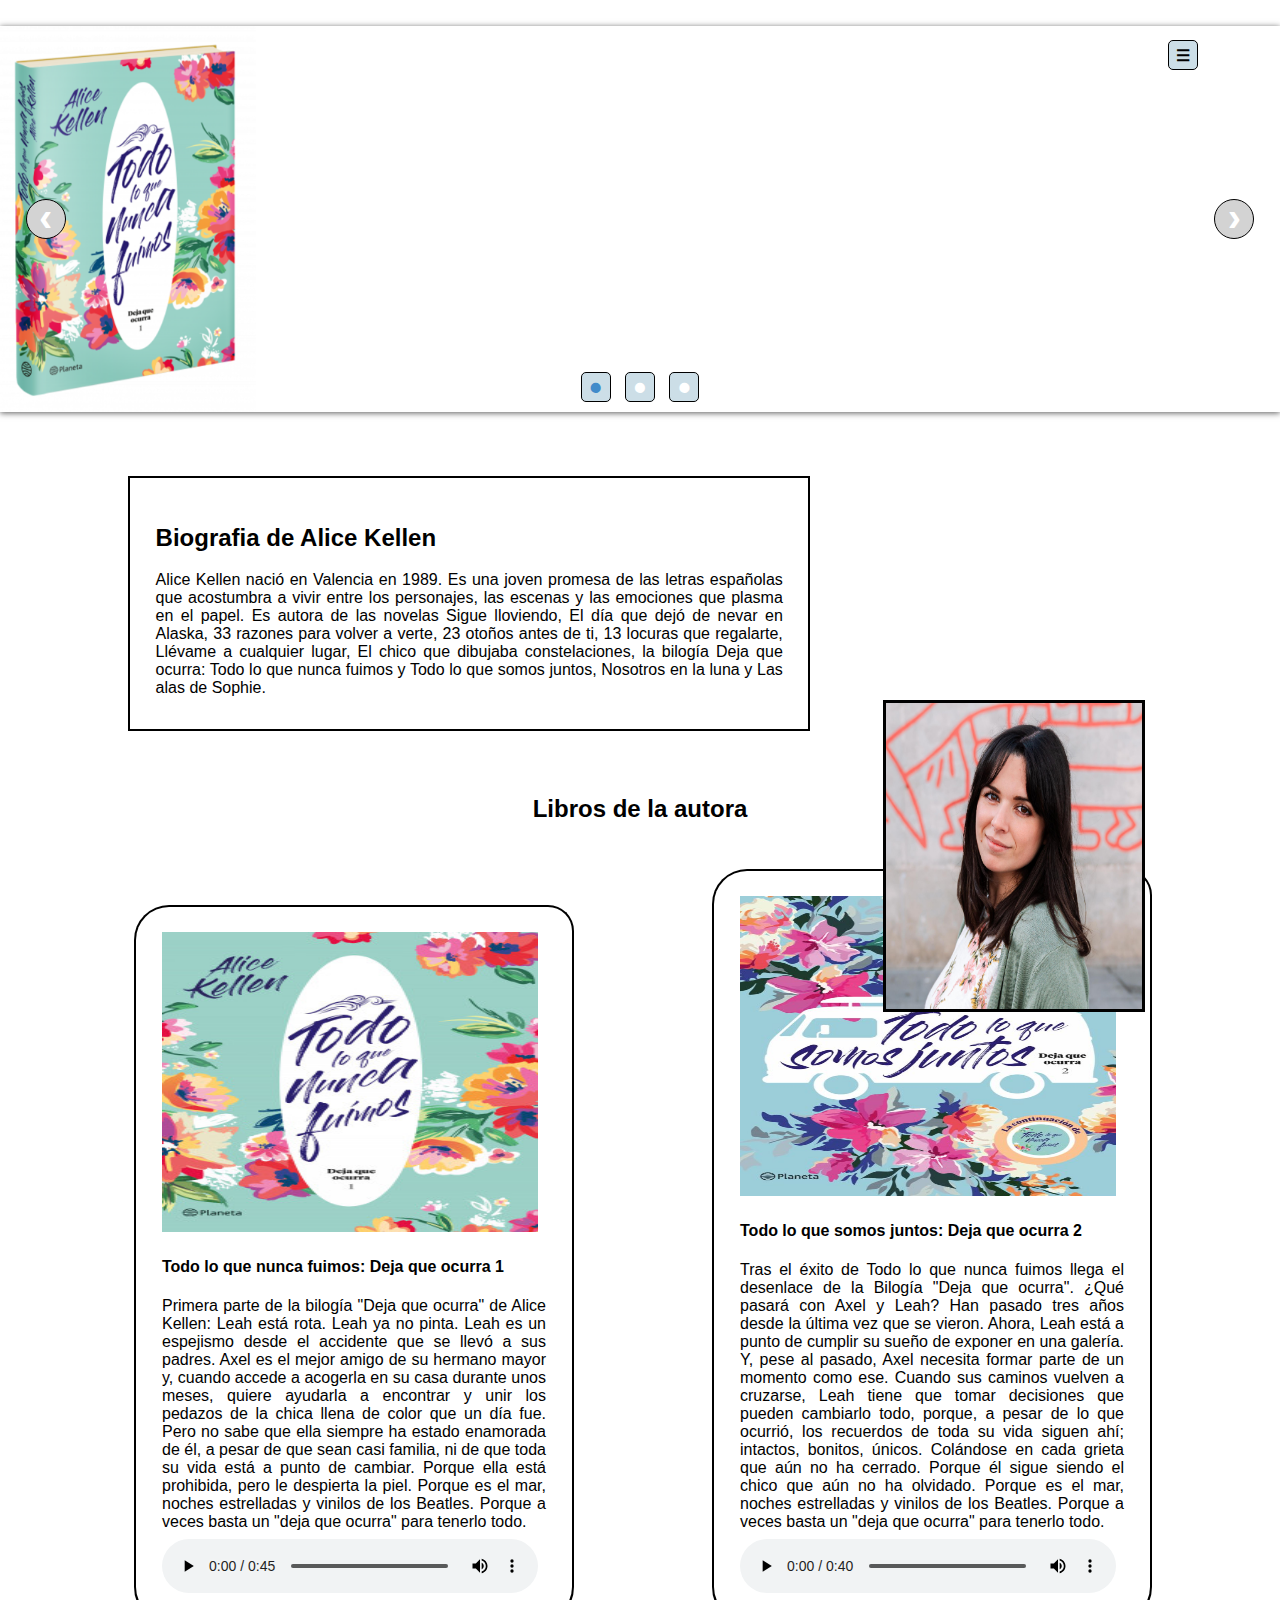
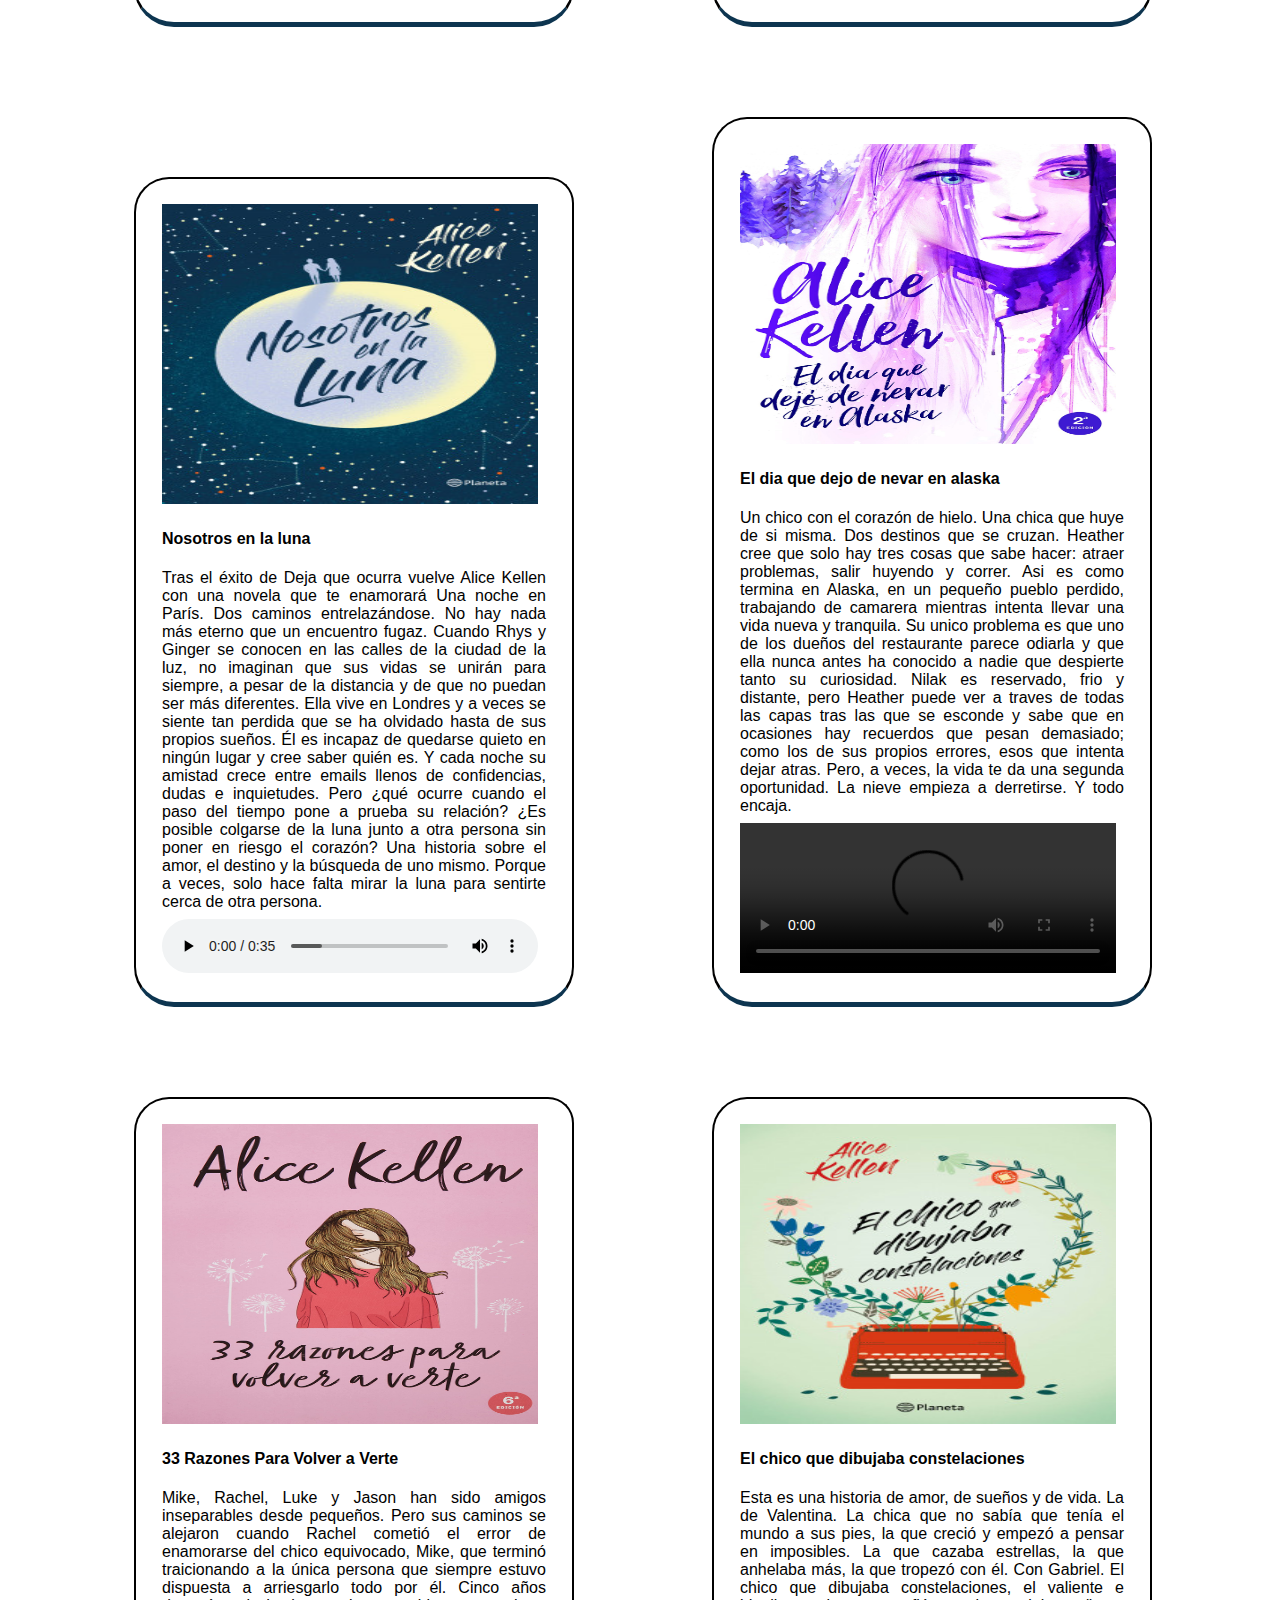
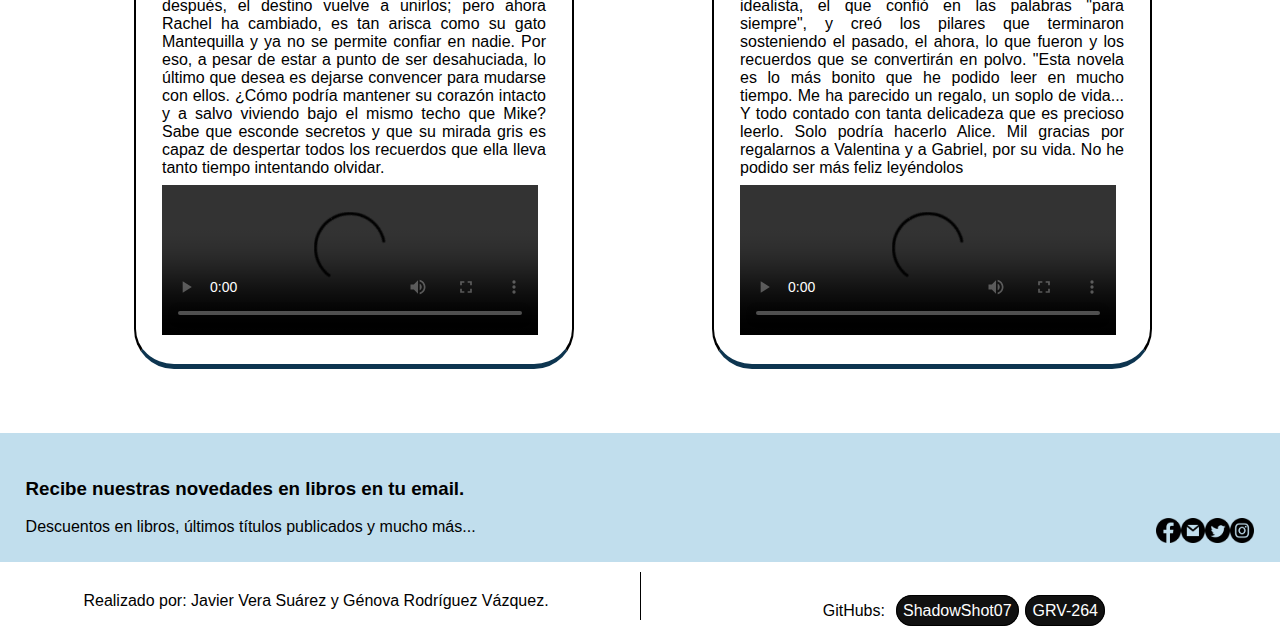
==== commit 559fcea4: "vamosss" ====
--- a/page1.html
+++ b/page1.html
@@ -294,16 +294,16 @@
             <div class="prefooter">
                 <div class="text-information">
                     <div>
-                        <h5>Recibe nuestras novedades en libros en tu email</h5>
-                    </div>
-                    <div>
-                        Descuentos en libros, últimos títulos publicados y mucho más
-                    </div>
-                    <div>
-                        <a></a>
-                        <a></a>
-                        <a></a>
-                        <a></a>
+                        <h3>Recibe nuestras novedades en libros en tu email.</h3>
+                    </div>
+                    <div>
+                        <a href="https://www.instagram.com/?hl=es"><img src="/img/instagram.png"></a>
+                        <a href="https://twitter.com/?lang=es"><img src="/img/twitter.png"></a>
+                        <a href="https://www.google.com/intl/es/gmail/about/#"><img src="/img/gmail.png"></a>
+                        <a href="https://es-es.facebook.com/"><img src="/img/facebook.png"></a>
+                    </div>
+                    <div>
+                        Descuentos en libros, últimos títulos publicados y mucho más...
                     </div>
                 </div>
                 <!--
--- a/styles/style.css
+++ b/styles/style.css
@@ -18,6 +18,9 @@
     border: black 2px solid;
     text-align: justify;
     margin-left: 10%;
+
+    border-bottom: 5px outset #1C6EA4;
+    border-radius: 35px 26px 40px 40px;
 }
 
 .index-autor img{
@@ -90,6 +93,9 @@
     margin-left: 10.5%;
 
     display: inline-block;
+
+    border-bottom: 5px outset #1C6EA4;
+    border-radius: 35px 26px 40px 40px;
 }
 
 .sect2 img{
@@ -205,14 +211,35 @@
 pre span{
     position: relative;
     top: 30%;
-    right: -40%;
-    font-size: 2em;
+    right: -50%;
+
 }
 pre{
     background-color: #C1DEED;
     width: 100%;
     height: 480px;
     margin-top: 0%;
+}
+
+h1{
+    display: inline;
+		position: relative;
+		font: 100px Helvetica, Sans-Serif;
+		letter-spacing: -5px;
+		color: black; 
+}
+
+h1:after{
+    content: "Bienvenidos!!!";
+		position: absolute; left: 10px; top: 5px;
+		color: white;
+}
+
+a img{
+    width: 2%;
+    height: 2%;
+    float: right;
+    text-align: center;
 }
 
 /* ---------------------------------- Carrusel ------------------------------------------------ */
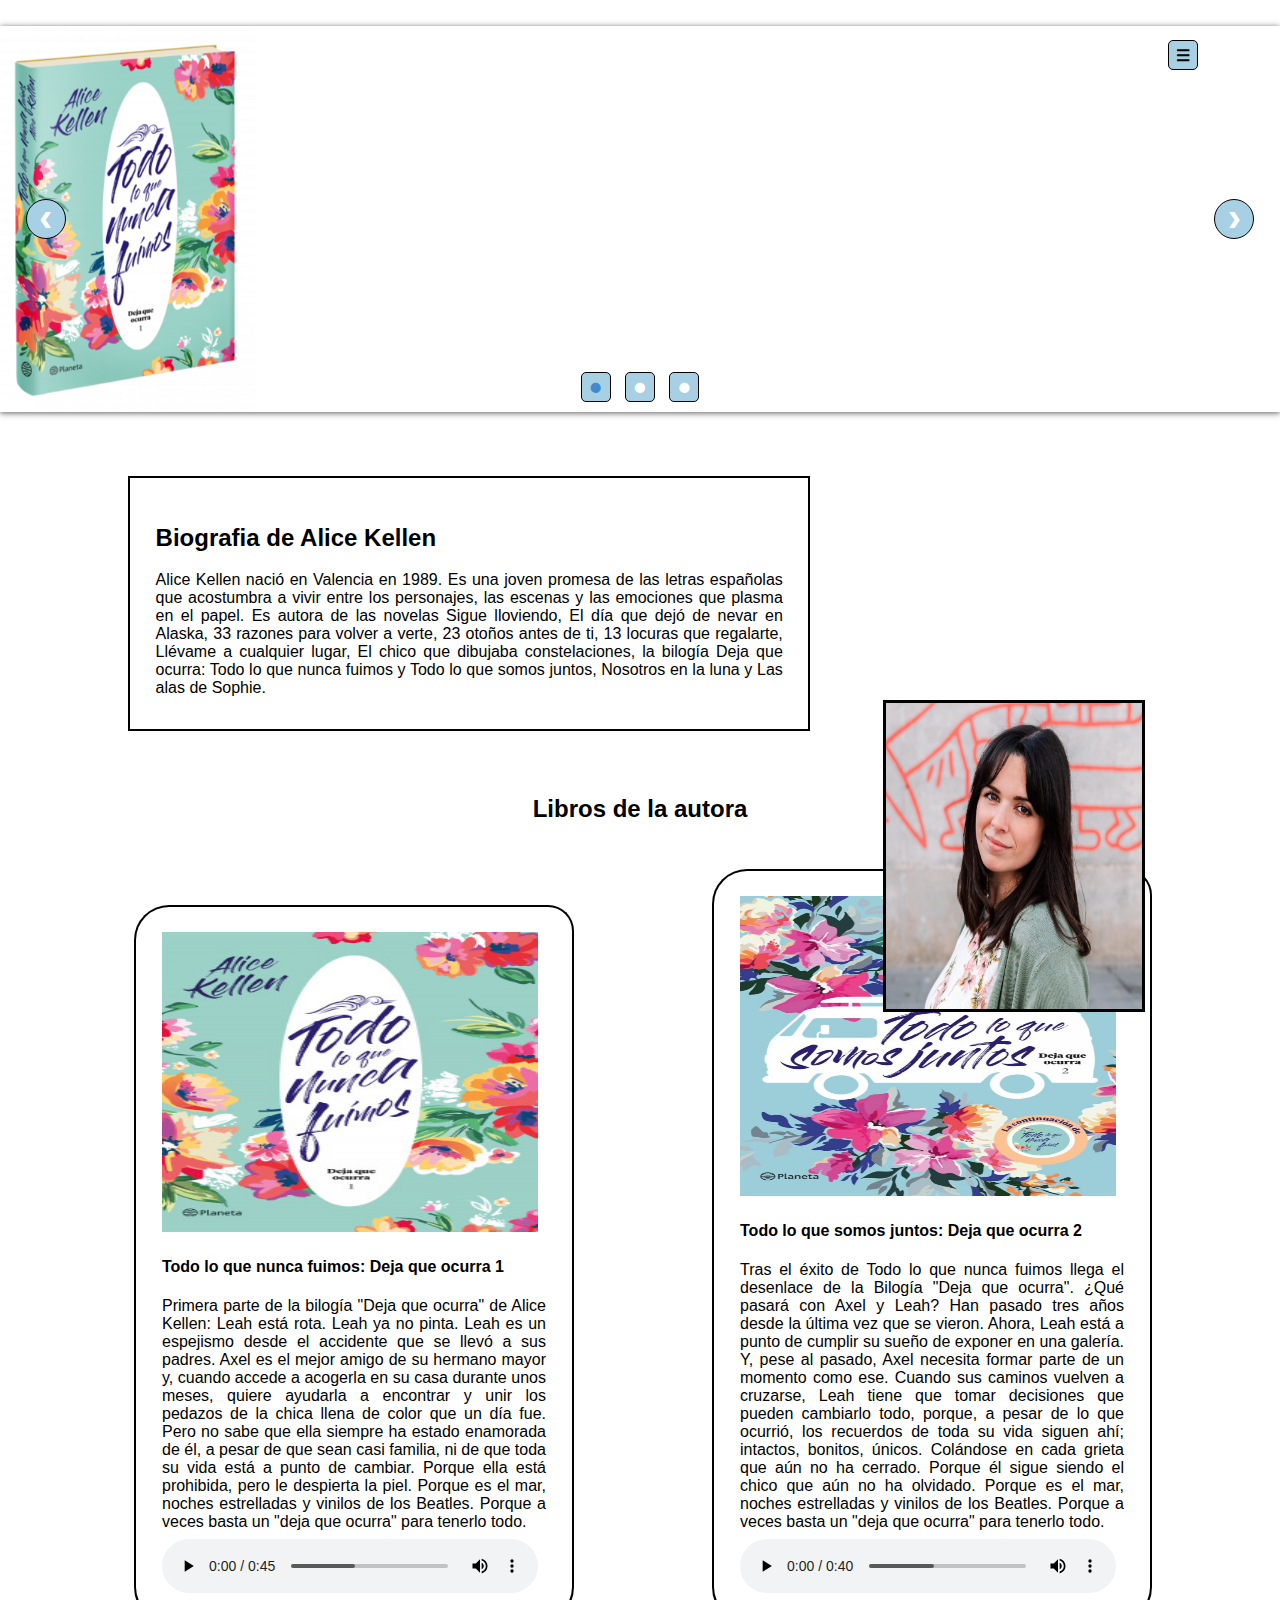
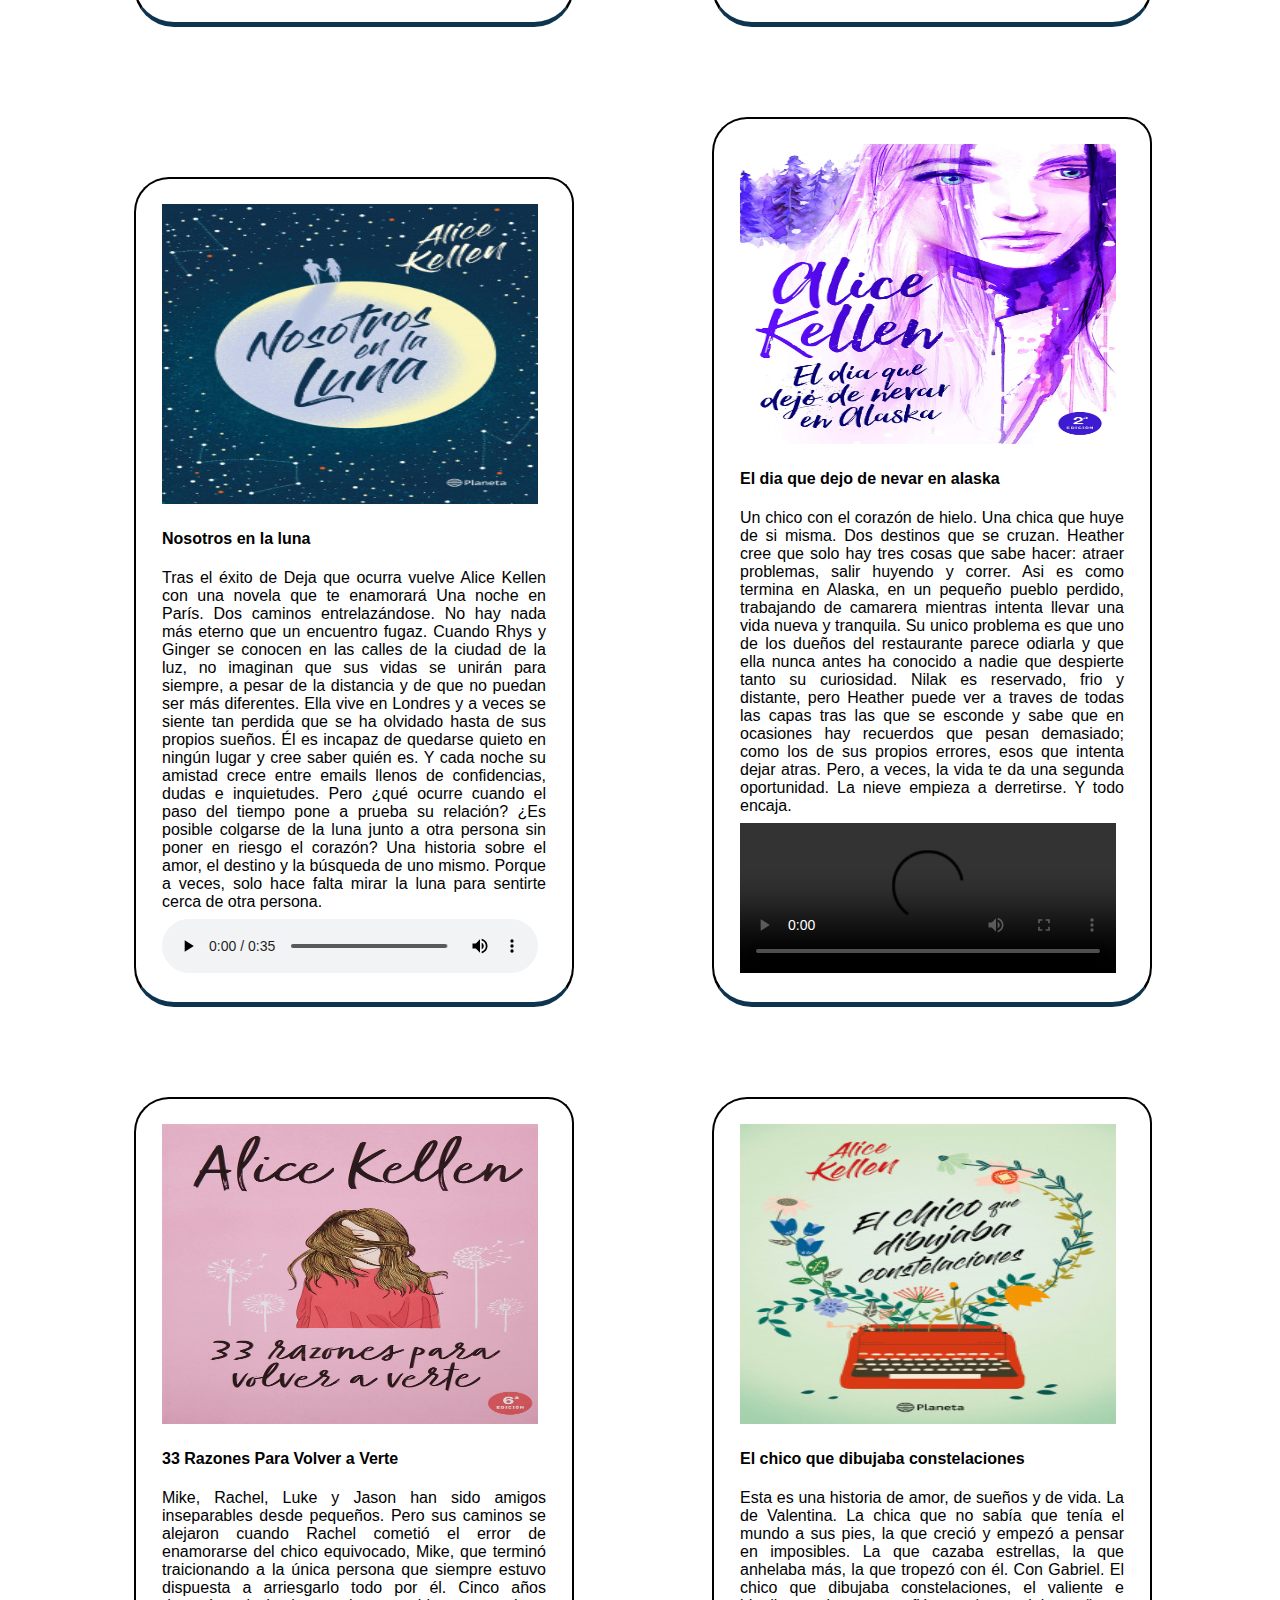
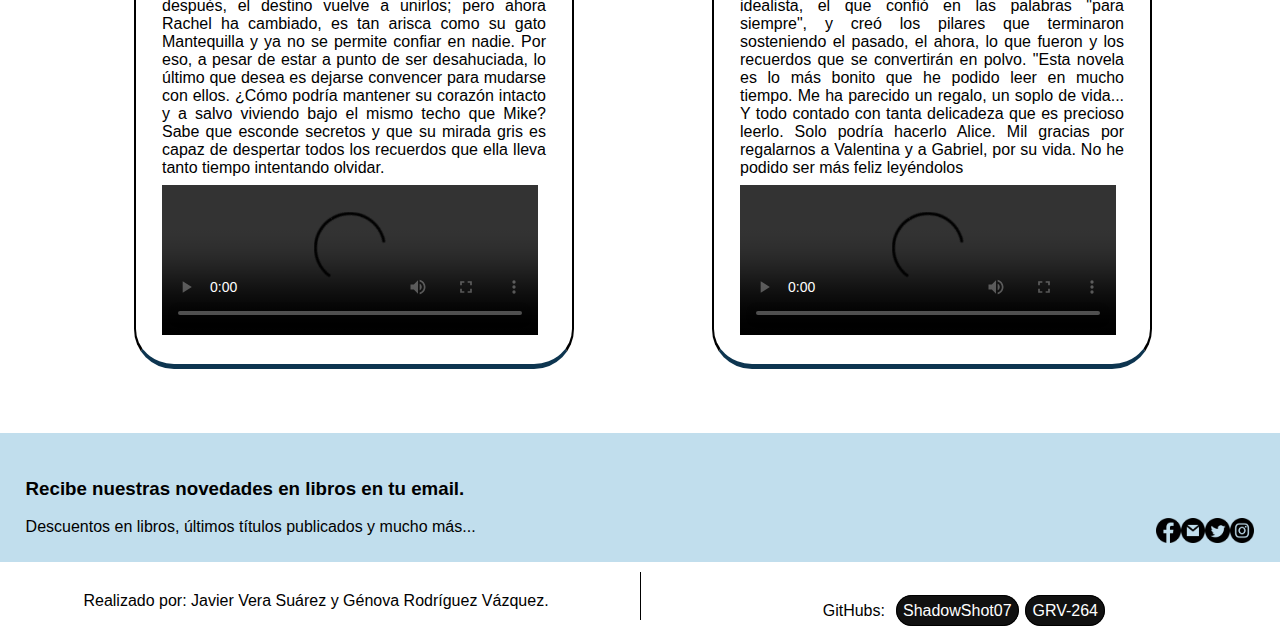
==== commit 56270209: "icon" ====
--- a/page1.html
+++ b/page1.html
@@ -297,10 +297,10 @@
                         <h3>Recibe nuestras novedades en libros en tu email.</h3>
                     </div>
                     <div>
-                        <a href="https://www.instagram.com/?hl=es"><img src="/img/instagram.png"></a>
-                        <a href="https://twitter.com/?lang=es"><img src="/img/twitter.png"></a>
-                        <a href="https://www.google.com/intl/es/gmail/about/#"><img src="/img/gmail.png"></a>
-                        <a href="https://es-es.facebook.com/"><img src="/img/facebook.png"></a>
+                        <a href="https://www.instagram.com/?hl=es"><img src="img/instagram.png"></a>
+                        <a href="https://twitter.com/?lang=es"><img src="img/twitter.png"></a>
+                        <a href="https://www.google.com/intl/es/gmail/about/#"><img src="img/gmail.png"></a>
+                        <a href="https://es-es.facebook.com/"><img src="img/facebook.png"></a>
                     </div>
                     <div>
                         Descuentos en libros, últimos títulos publicados y mucho más...
--- a/styles/style.css
+++ b/styles/style.css
@@ -248,6 +248,8 @@
     display: block;
     box-shadow: 0px 1px 6px rgba(0, 0, 0, 0.64);
     margin-top: 26px;
+    width: 100%;
+    height: 50%;
 }
 
 .carousel-inner {
@@ -272,6 +274,7 @@
     display: block;
     height: 20%;
     width: 20%;
+    /*object-fit: cover;*/
 }
 
 .carousel-control {
@@ -362,7 +365,6 @@
 
 /* ---------------------------------- Nav ------------------------------------------------ */
 nav{
-
     position: fixed;
     top: 40px;
     right: 2.5%;
@@ -377,7 +379,6 @@
     flex-direction: column;
     justify-content: center;
     border-radius: 50%;
-    
 }
 
 ul{
@@ -403,17 +404,17 @@
     font-weight: bold;
     text-align: center;
     user-select: none;
-    background-color: #CCDEE7;
+    background-color: #A7D0E5;
 }
   
   /* Estilo del boton cuando se pasa el mouse por encima*/
 label:hover{
-    background: grey;
+    background: #6DB6DA;
 }
   
   /* Estilo del boton cuando el menú está expandido*/
 input:checked ~ label {
-    background: lightgrey; 
+    background: #A7D0E5; 
 }
   
 ul{
@@ -428,12 +429,13 @@
   
 li a{
     display: block;
-    background: lightgrey;
+    background: #A7D0E5;
     margin: 0;
     padding: 10px;
     list-style: none;
-    border-bottom: 1px solid grey;
+    border-bottom: 1px solid #6DB6DA;
     text-decoration: none;
+    color: #111;
 }
   
   /*Estilo cuando el mouse pasa encima de cada link del menu*/
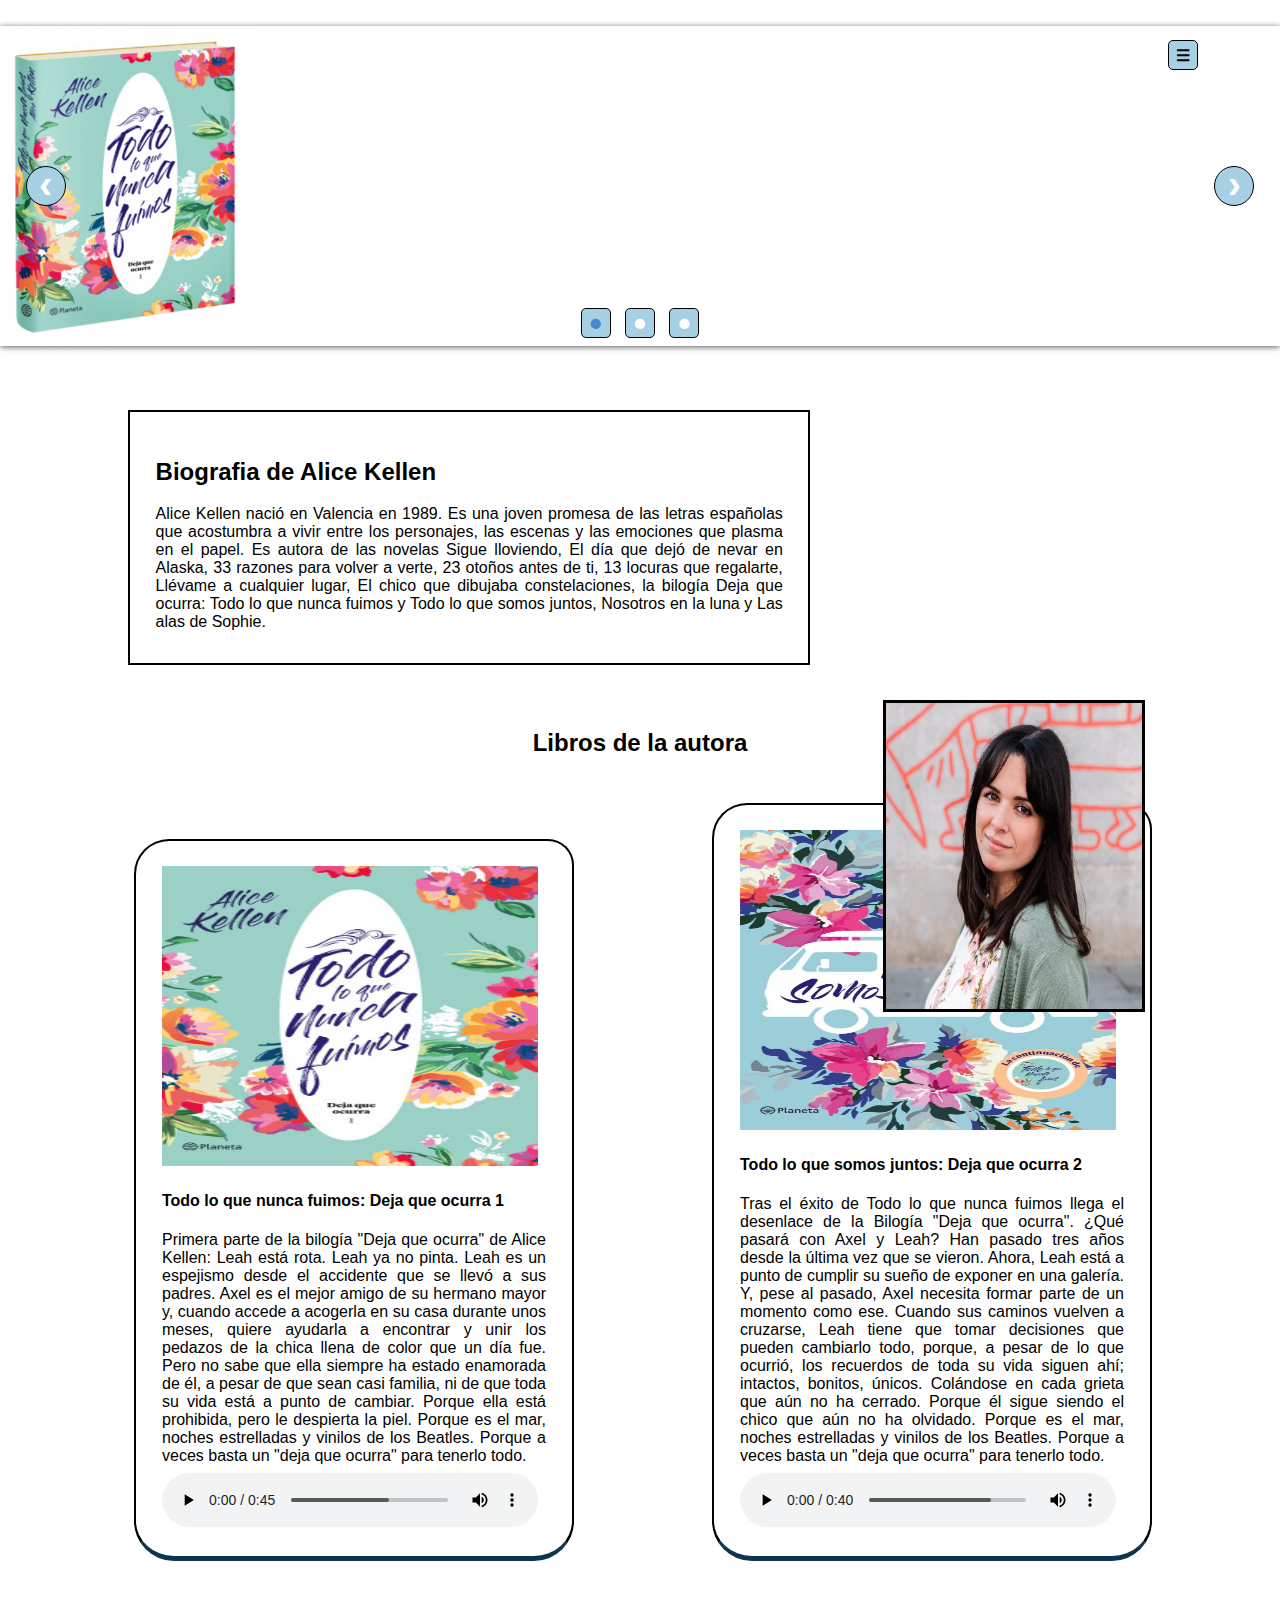
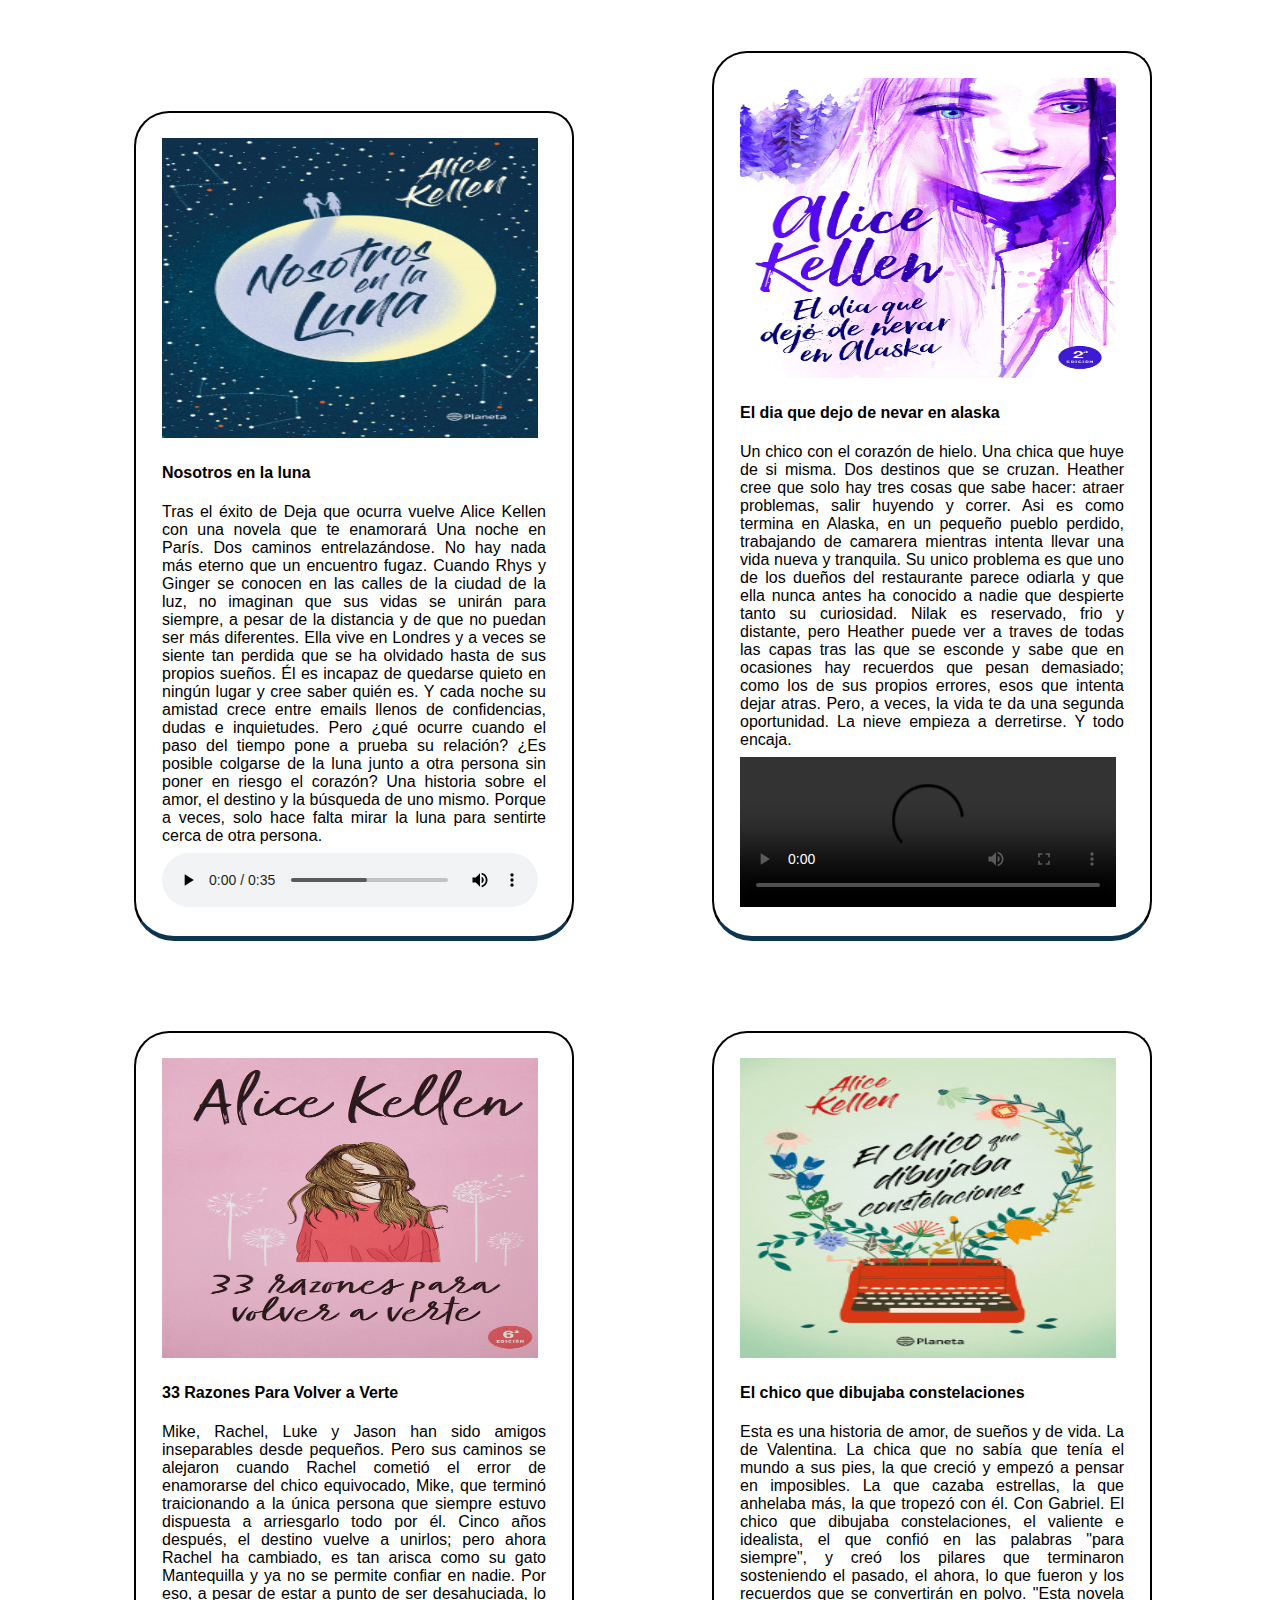
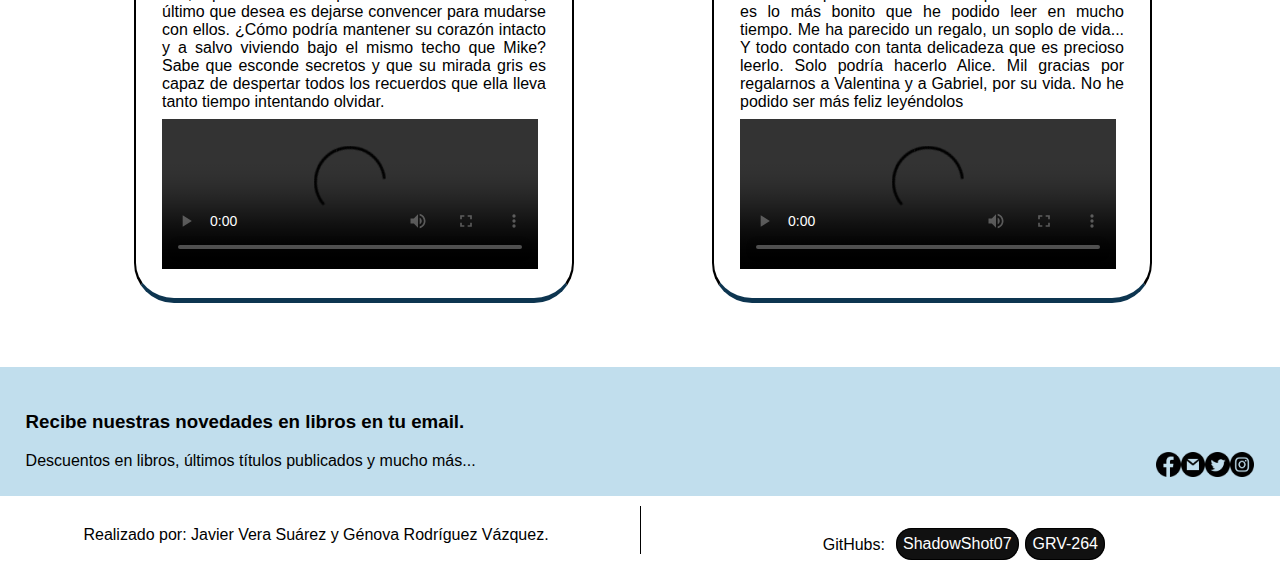
==== commit 9f932da1: "xd" ====
--- a/page1.html
+++ b/page1.html
@@ -58,17 +58,17 @@
                     <input class="carousel-open" type="radio" id="carousel-1" name="carousel" aria-hidden="true"
                         hidden="" checked="checked">
                     <div class="carousel-item">
-                        <img src="img/aliceKellenLibro2.png" height="20%" width="20%">
+                        <img src="img/aliceKellenLibro2.png" height="2000px" width="2000px">
                     </div>
                     <input class="carousel-open" type="radio" id="carousel-2" name="carousel" aria-hidden="true"
                         hidden="">
                     <div class="carousel-item">
-                        <img src="img/aliceKellenLibro5.jpg" height="30%" width="30%">
+                        <img src="img/aliceKellenLibro5.jpg" height="20000px" width="20000px">
                     </div>
                     <input class="carousel-open" type="radio" id="carousel-3" name="carousel" aria-hidden="true"
                         hidden="">
                     <div class="carousel-item">
-                        <img src="img/aliceKellenLibro7.jpg" height="30%" width="30%">
+                        <img src="img/aliceKellenLibro7.jpg" height="200px" width="200px">
                     </div>
                     <label for="carousel-3" class="carousel-control prev control-1">‹</label>
                     <label for="carousel-2" class="carousel-control next control-1">›</label>
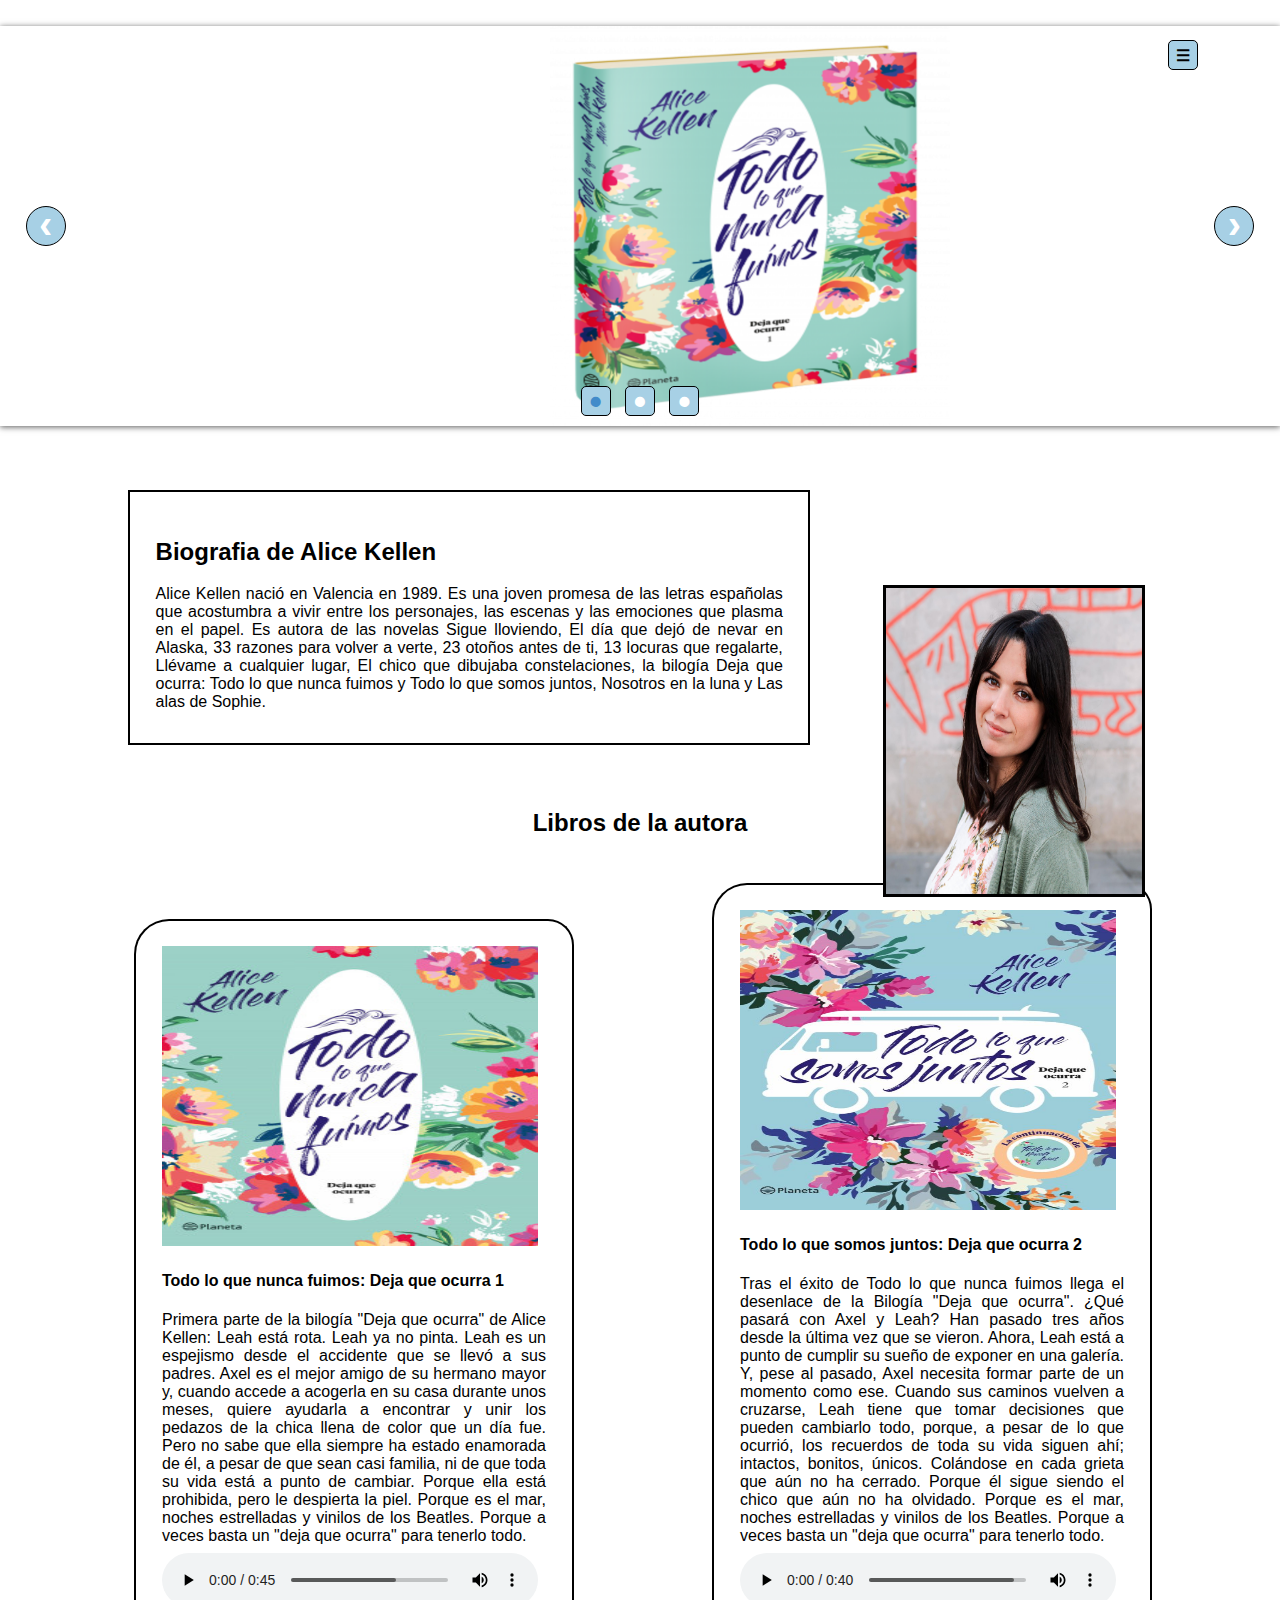
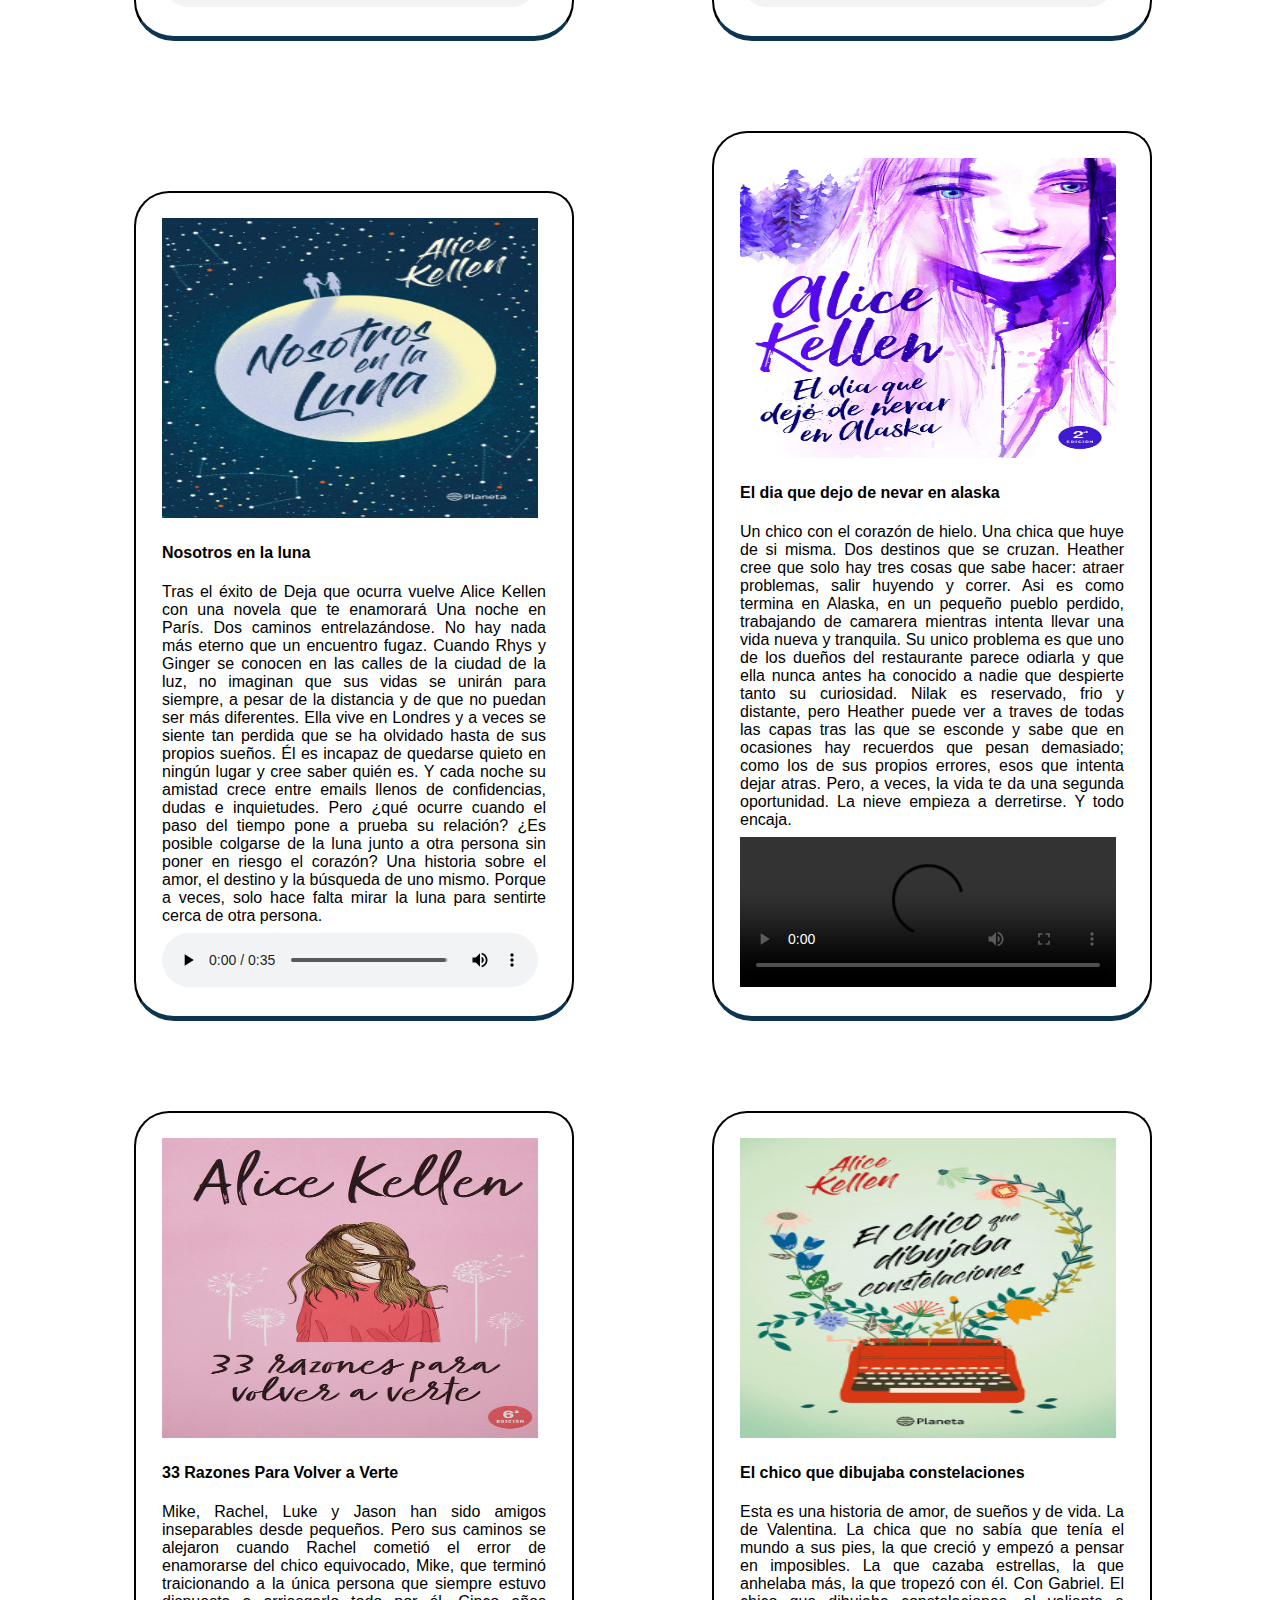
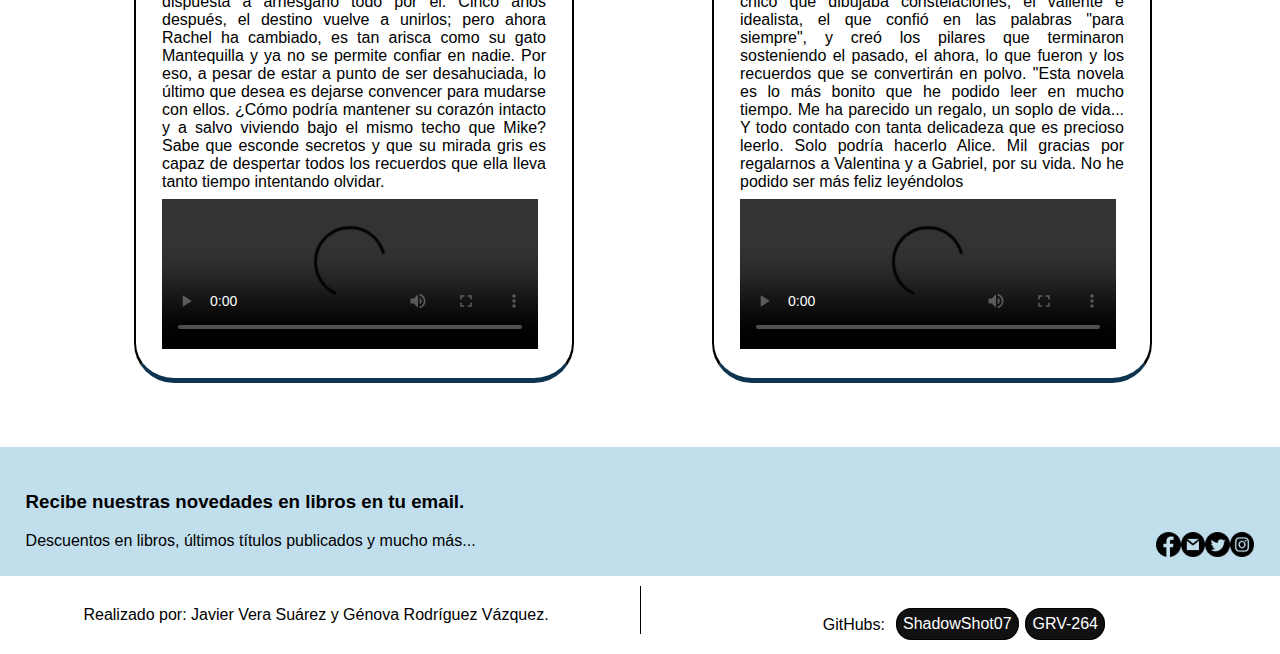
==== commit 58e68f94: "q" ====
--- a/page1.html
+++ b/page1.html
@@ -58,17 +58,23 @@
                     <input class="carousel-open" type="radio" id="carousel-1" name="carousel" aria-hidden="true"
                         hidden="" checked="checked">
                     <div class="carousel-item">
-                        <img src="img/aliceKellenLibro2.png" height="2000px" width="2000px">
+                        <div></div>
+                        <div><img src="img/aliceKellenLibro2.png" width="400px" height="400px"></div>
+                        <div></div>
                     </div>
                     <input class="carousel-open" type="radio" id="carousel-2" name="carousel" aria-hidden="true"
                         hidden="">
                     <div class="carousel-item">
-                        <img src="img/aliceKellenLibro5.jpg" height="20000px" width="20000px">
+                        <div></div>
+                        <div><img src="img/aliceKellenLibro5.jpg" width="400px" height="400px"></div>
+                        <div></div>
                     </div>
                     <input class="carousel-open" type="radio" id="carousel-3" name="carousel" aria-hidden="true"
                         hidden="">
                     <div class="carousel-item">
-                        <img src="img/aliceKellenLibro7.jpg" height="200px" width="200px">
+                        <div></div>
+                        <div><img src="img/aliceKellenLibro7.jpg" width="400px" height="400px"></div>
+                        <div></div>
                     </div>
                     <label for="carousel-3" class="carousel-control prev control-1">‹</label>
                     <label for="carousel-2" class="carousel-control next control-1">›</label>
--- a/styles/style.css
+++ b/styles/style.css
@@ -31,7 +31,7 @@
 .index-autor a{
     text-decoration: none;
     background-color: black;
-    padding: 1%;
+    padding: 2%;
     border: 1px;
     border-color: white;
     border-style: solid;
@@ -70,7 +70,7 @@
 .sect1 img{
     position:absolute;
     left:69%;
-    top:77.8%;
+    top: 65%;
     bottom:30%;
     width:20%;
     height:34%;
@@ -135,9 +135,9 @@
 }
 
 .sect3 img{
-    position:absolute;
+    position: absolute;
     left:69%;
-    top: 63.9%;
+    top: 65%;
     bottom:30%;
     width:20%;
     height:34%;
@@ -163,9 +163,9 @@
 }
 
 .sect4 img{
-    position:absolute;
+    position: absolute;
     left:69%;
-    top: 45%;
+    top: 65%;
     bottom:30%;
     width:20%;
     height:32%;
@@ -193,7 +193,7 @@
 .sect5 img{
     position:absolute;
     left:69%;
-    top: 38%;
+    top: 65%;
     bottom:30%;
     width:20%;
     height:38%;
@@ -265,15 +265,16 @@
 
 .carousel-item {
     position: absolute;
+    display: flex;
     opacity: 0;
     -webkit-transition: opacity 0.6s ease-out;
     transition: opacity 0.6s ease-out;
-}
-
-.carousel-item img {
+    
+}
+
+.carousel-item div img {
     display: block;
-    height: 20%;
-    width: 20%;
+    margin-inline: 550px;
     /*object-fit: cover;*/
 }
 
@@ -454,7 +455,7 @@
 body.hasFrameBorder canvas:first-of-type {
     position: absolute;
     left: 50%;
-    top: 33.3%;
+    top: 32.6%;
 	transform: translate(-95%, -50%); 
     margin: auto;
     display: block;
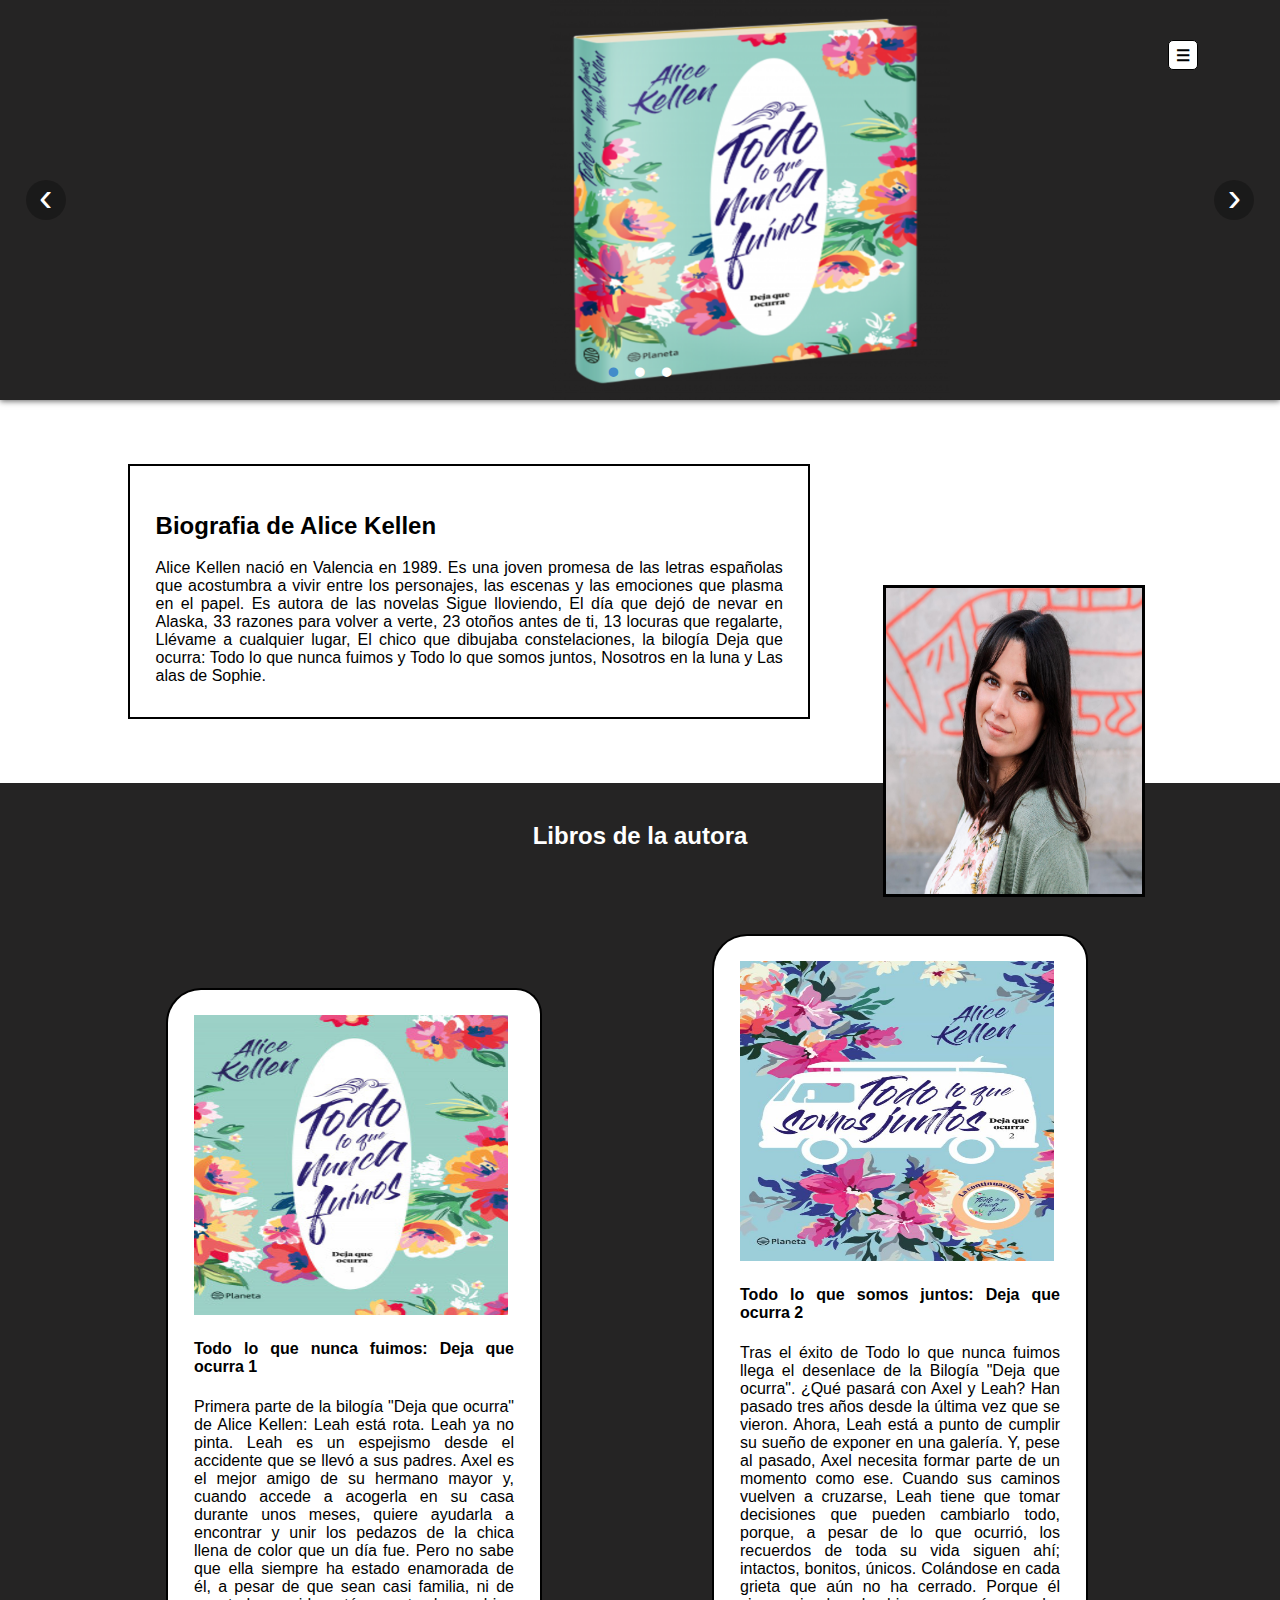
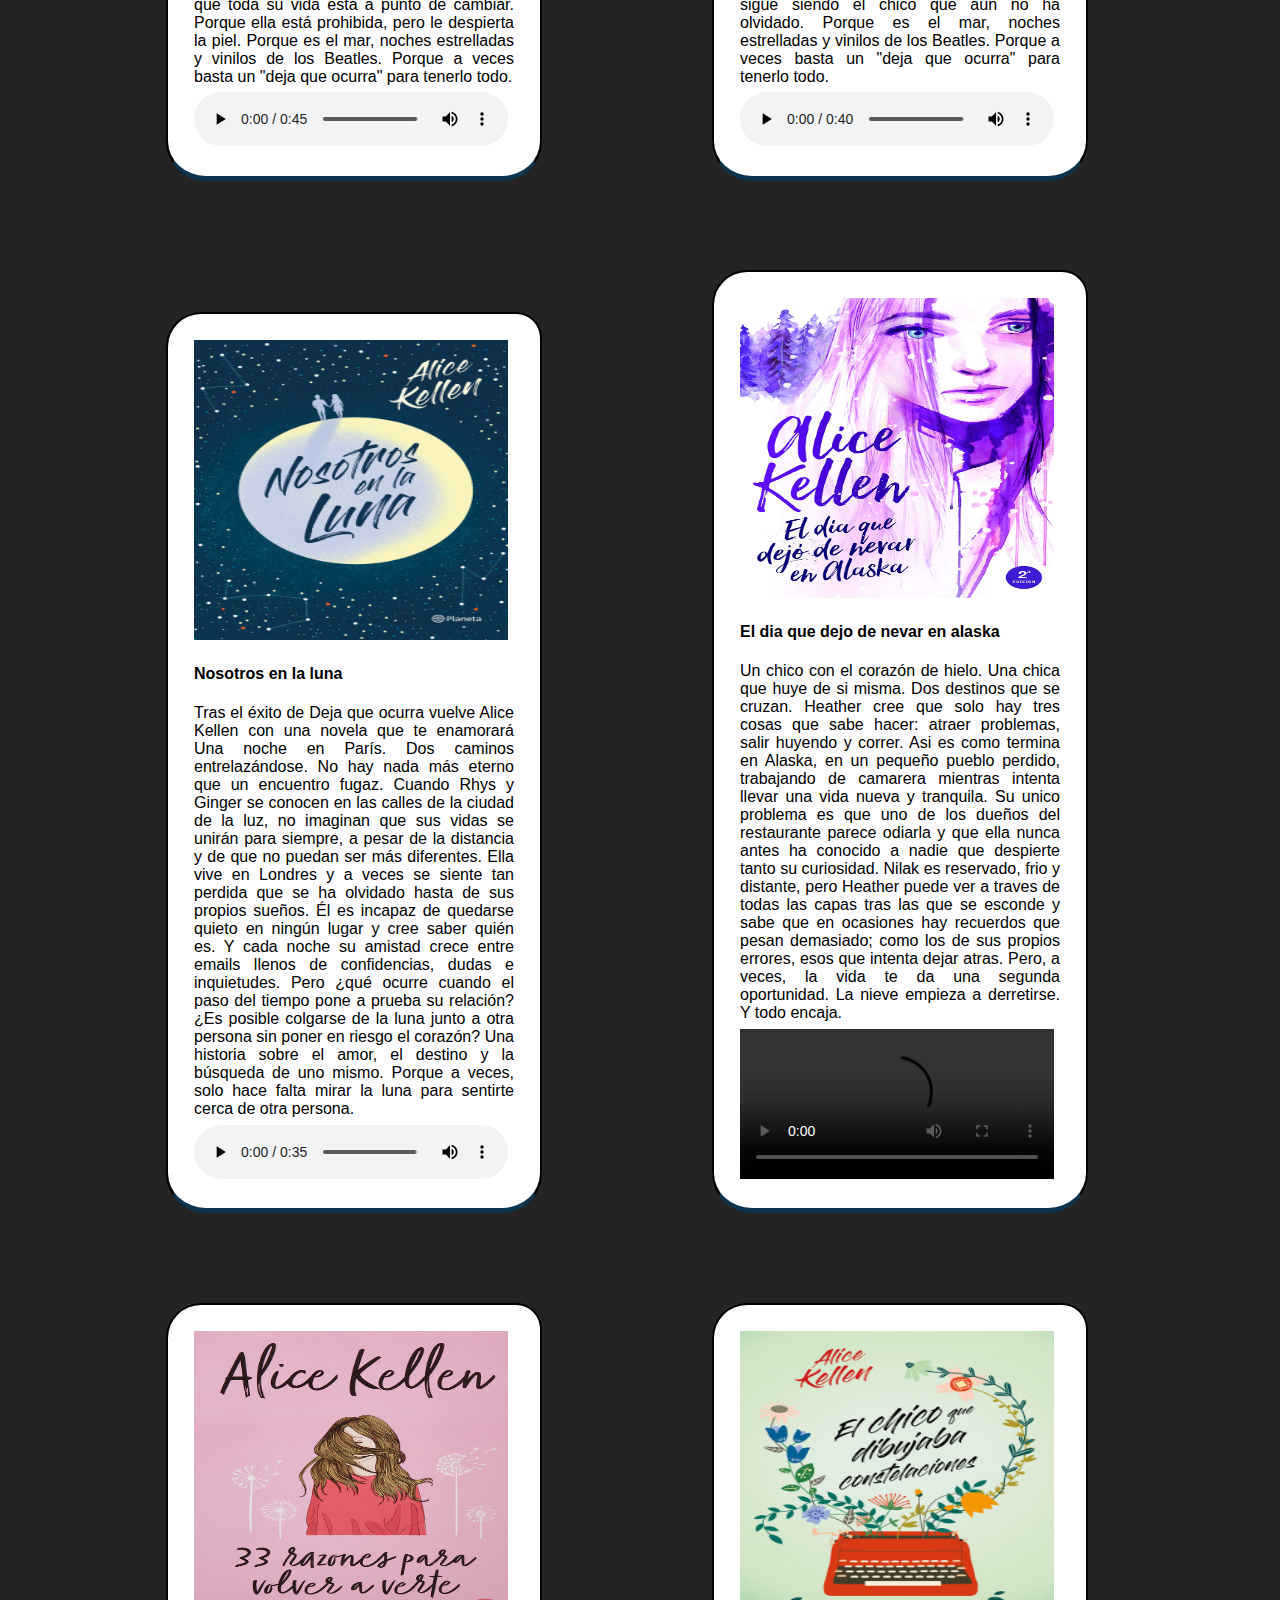
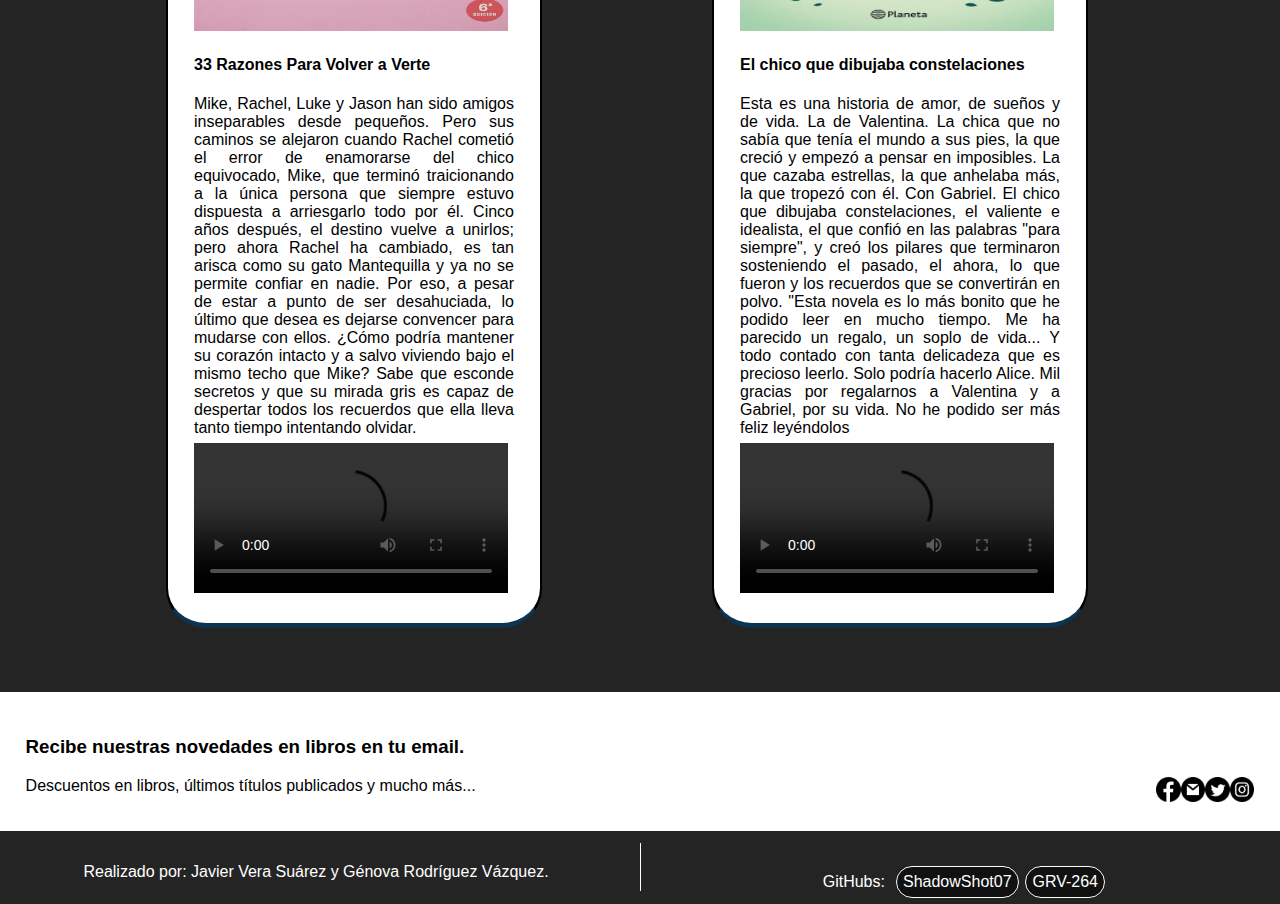
==== commit f8b77741: "final" ====
--- a/page1.html
+++ b/page1.html
@@ -8,6 +8,11 @@
     ----------------------------->
     <link rel="stylesheet" href="styles/style.css">
 
+    <!---------------------------- 
+        Icono 
+    ----------------------------->
+    <link rel="shortcut icon" href="img/icon.ico">
+    
     <!--------------- 
         Canvas 
     ----------------->
@@ -66,14 +71,14 @@
                         hidden="">
                     <div class="carousel-item">
                         <div></div>
-                        <div><img src="img/aliceKellenLibro5.jpg" width="400px" height="400px"></div>
+                        <div><img src="img/aliceKellenLibro5.png" width="400px" height="400px"></div>
                         <div></div>
                     </div>
                     <input class="carousel-open" type="radio" id="carousel-3" name="carousel" aria-hidden="true"
                         hidden="">
                     <div class="carousel-item">
                         <div></div>
-                        <div><img src="img/aliceKellenLibro7.jpg" width="400px" height="400px"></div>
+                        <div><img src="img/aliceKellenLibro7.png" width="400px" height="400px"></div>
                         <div></div>
                     </div>
                     <label for="carousel-3" class="carousel-control prev control-1">‹</label>
--- a/styles/style.css
+++ b/styles/style.css
@@ -11,13 +11,14 @@
 /* Section Index */
 .index-autor {
     float:left;
-    width: 30%;
+    width: 25%;
     height: 10%;
     margin: 2%;
     padding: 2%;
     border: black 2px solid;
     text-align: justify;
-    margin-left: 10%;
+    margin-left: 13%;
+    background-color: white;
 
     border-bottom: 5px outset #1C6EA4;
     border-radius: 35px 26px 40px 40px;
@@ -25,7 +26,7 @@
 
 .index-autor img{
     width: 98%;
-    margin-bottom: 2%;
+    margin-bottom: 4%;
 }
 
 .index-autor a{
@@ -80,8 +81,8 @@
 
 /* Section Page 1.1 */
 .div-cadauno{
-    width: 30%;
-    height: 40%;
+    width: 25%;
+    height: 10%;
 
     padding: 2%;
     
@@ -90,12 +91,18 @@
 
     margin-top: 2%;
     margin-bottom: 5%;
-    margin-left: 10.5%;
+    margin-left: 13%;
 
     display: inline-block;
 
     border-bottom: 5px outset #1C6EA4;
     border-radius: 35px 26px 40px 40px;
+
+    background-color: white;
+}
+
+.sect2{
+    background-color: #252424;
 }
 
 .sect2 img{
@@ -104,6 +111,8 @@
 
 .sect2 h2{
     margin-top: 5%;
+    padding: 3%;
+    color: white;
     text-align: center;
 }
 
@@ -203,37 +212,42 @@
 
 /* ------ ------ ------*/
 article {
-    padding-top: 2%;
     text-align: center;
     background-color: white;
 }
 
 pre span{
-    position: relative;
-    top: 30%;
-    right: -50%;
-
-}
+    display: flex;
+    justify-content: center;
+}
+
 pre{
-    background-color: #C1DEED;
+    background-color: #252424;
     width: 100%;
     height: 480px;
     margin-top: 0%;
+    padding-bottom: 15.9%;
 }
 
 h1{
     display: inline;
-		position: relative;
-		font: 100px Helvetica, Sans-Serif;
-		letter-spacing: -5px;
-		color: black; 
-}
-
+	position: relative;
+	font-family: 'Tangerine', cursive;
+    font-size: 5em;
+
+	color: white; 
+    z-index: 3;
+    background-color: #111;
+    padding: 2%;
+}
+
+/*
 h1:after{
     content: "Bienvenidos!!!";
-		position: absolute; left: 10px; top: 5px;
-		color: white;
-}
+	position: absolute; left: 10px; top: 5px;
+	color: white;
+}
+*/
 
 a img{
     width: 2%;
@@ -241,15 +255,25 @@
     float: right;
     text-align: center;
 }
+
+.footer_prefooter{
+    background-color: #252424;
+}
+
+.walk{
+    width: 8%;
+    height: 8%;
+}
+
 
 /* ---------------------------------- Carrusel ------------------------------------------------ */
 .carousel {
     position: relative;
     display: block;
     box-shadow: 0px 1px 6px rgba(0, 0, 0, 0.64);
-    margin-top: 26px;
     width: 100%;
     height: 50%;
+    background-color: #252424;
 }
 
 .carousel-inner {
@@ -335,13 +359,14 @@
 }
 
 .carousel-bullet {
-    color: #fff;
+    color: white;
     cursor: pointer;
     display: block;
     font-size: 35px;
 }
 
 .carousel-bullet:hover {
+    border-color: #111;
     color: #aaaaaa;
 }
 
@@ -394,7 +419,7 @@
     display: none;
 }
   
-label {
+nav label {
     box-sizing: border-box;
     display: inline-block;
     border: 1px solid black;
@@ -405,17 +430,17 @@
     font-weight: bold;
     text-align: center;
     user-select: none;
-    background-color: #A7D0E5;
+    background-color: white;
 }
   
   /* Estilo del boton cuando se pasa el mouse por encima*/
-label:hover{
-    background: #6DB6DA;
+nav label:hover{
+    background: #aaaaaa;
 }
   
   /* Estilo del boton cuando el menú está expandido*/
-input:checked ~ label {
-    background: #A7D0E5; 
+nav input:checked ~ label {
+    background: #aaaaaa; 
 }
   
 ul{
@@ -430,18 +455,23 @@
   
 li a{
     display: block;
-    background: #A7D0E5;
+    background: white;
     margin: 0;
     padding: 10px;
     list-style: none;
-    border-bottom: 1px solid #6DB6DA;
+    border: 1px solid black;
     text-decoration: none;
     color: #111;
+}
+
+li a:hover{
+    background-color: #aaaaaa;
 }
   
   /*Estilo cuando el mouse pasa encima de cada link del menu*/
 li:hover {
     filter: brightness(110%);
+
 }
 
 /* ---------------------------------- Canvas ------------------------------------------------ */
@@ -454,9 +484,9 @@
 
 body.hasFrameBorder canvas:first-of-type {
     position: absolute;
-    left: 50%;
-    top: 32.6%;
-	transform: translate(-95%, -50%); 
+    left: 0%;
+    top: 0%;
+    z-index: 1;
     margin: auto;
     display: block;
 }
@@ -468,13 +498,16 @@
     column-count: 2;
     text-align: center;
     margin-top: 10px;
-    margin-bottom: 20px;
-    column-rule: black solid 1px;
+    column-rule: white solid 1px;
+    color: white;
+    padding-bottom: 1%;
+    padding-top: 1%;
+    background-color: #252424;
 }
 
 .prefooter{
     clear: left;
-    background-color: #C1DEED;
+    background-color: white;
     padding: 2%;
 }
 
@@ -489,7 +522,7 @@
     background-color:#111;
     padding: 1%;
     border: 1px;
-    border-color: black;
+    border-color: white;
     border-style: solid;
     margin-left: 1%;
     color: white;
@@ -502,6 +535,7 @@
 footer a:hover{
     background-color: white;
     color: black;
+    border-color: black;
 }
 
 .realizado {
@@ -511,3 +545,30 @@
 .github {
     padding-top: 30px;
 }
+
+/* ----------------------------------------- Star ------------------------------------------ */
+div.valoracion {
+    position: relative;
+    overflow: hidden;
+
+    display: flex;
+    float: right;
+  }
+  
+  div.valoracion input {
+    position: absolute;
+  }
+  
+  div.valoracion label {
+    color: #333;
+    width: 23px;
+    font-size: 25px;
+    cursor: pointer;
+  }
+  
+  div.valoracion label:hover,
+  div.valoracion label:hover ~ label,
+  div.valoracion input:checked ~ label {
+    color: #dd4;
+  }
+
